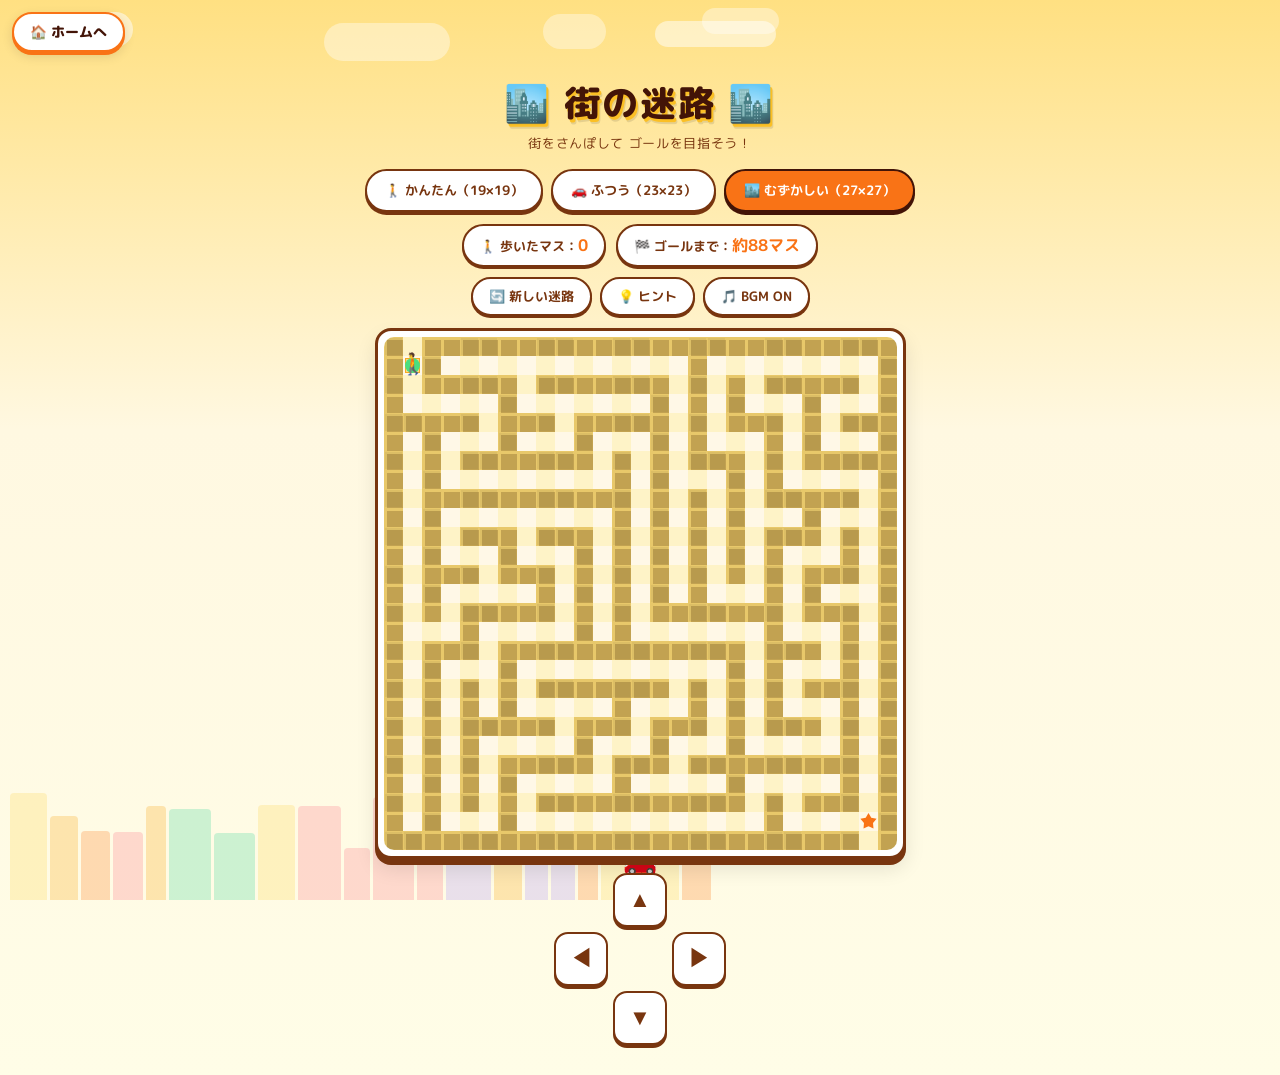
==== city-maze.html @ 2504a0a6 "各ミニゲームに「🏠 ホームへ」ボタンを追加 全7ゲームからトップページ（index.html）に戻る手段がなかったため、 各ページのテーマに合わせたデザインで戻るボタンを追加した。  - 6ページは左" ====
<!DOCTYPE html>
<html lang="ja">
<head>
<meta charset="UTF-8">
<meta name="viewport" content="width=device-width, initial-scale=1.0">
<title>🏙️ 街の迷路 🏙️</title>
<style>
  @import url('https://fonts.googleapis.com/css2?family=Kosugi+Maru&family=M+PLUS+Rounded+1c:wght@400;700;800&display=swap');

  :root {
    --sky: #fff8e7;
    --sky2: #fef0c0;
    --orange: #f97316;
    --orange2: #fb923c;
    --yellow: #fbbf24;
    --yellow2: #fde68a;
    --brown: #78350f;
    --dark: #431407;
    --road: #d6c89a;
    --road2: #e8ddb5;
    --building1: #f59e0b;
    --building2: #fcd34d;
    --building3: #fb7185;
    --building4: #60a5fa;
    --green: #4ade80;
    --trail: rgba(251,191,36,0.45);
    --trail-border: rgba(245,158,11,0.7);
    --wall: #c2a251;
    --wall-top: #e8c86a;
  }

  * { margin: 0; padding: 0; box-sizing: border-box; }

  body {
    background: linear-gradient(180deg, #ffe082 0%, #fff8e1 40%, #fffde7 100%);
    font-family: 'M PLUS Rounded 1c', 'Kosugi Maru', sans-serif;
    min-height: 100vh;
    display: flex;
    flex-direction: column;
    align-items: center;
    overflow-x: hidden;
    position: relative;
    padding-top: 52px;
    padding-bottom: 30px;
  }

  /* 空の雲 */
  .cloud {
    position: fixed;
    top: 0;
    width: 100%;
    height: 80px;
    pointer-events: none;
    z-index: 0;
    overflow: hidden;
  }
  .cloud-shape {
    position: absolute;
    background: rgba(255,255,255,0.7);
    border-radius: 50px;
    animation: floatCloud linear infinite;
  }
  @keyframes floatCloud {
    from { transform: translateX(-200px); }
    to { transform: translateX(110vw); }
  }

  /* 建物の背景装飾 */
  .buildings-bg {
    position: fixed;
    bottom: 0;
    left: 0;
    right: 0;
    height: 120px;
    pointer-events: none;
    z-index: 0;
    display: flex;
    align-items: flex-end;
    gap: 3px;
    padding: 0 10px;
    opacity: 0.25;
  }
  .bld {
    border-radius: 4px 4px 0 0;
    flex-shrink: 0;
  }

  /* ホームへもどるボタン */
  .home-btn {
    position: fixed;
    top: 12px;
    left: 12px;
    z-index: 40;
    display: inline-flex;
    align-items: center;
    gap: 5px;
    padding: 8px 16px;
    border: 2px solid var(--orange);
    border-radius: 30px;
    background: #fff;
    color: var(--dark);
    font-family: 'M PLUS Rounded 1c', sans-serif;
    font-size: 0.85rem;
    font-weight: 800;
    text-decoration: none;
    box-shadow: 0 3px 0 var(--orange), 0 4px 12px rgba(0,0,0,0.12);
  }
  .home-btn:hover { background: var(--yellow2); }
  .home-btn:active { transform: translateY(2px); box-shadow: 0 1px 0 var(--orange); }

  h1 {
    position: relative;
    z-index: 1;
    margin-top: 24px;
    font-size: clamp(24px, 6vw, 36px);
    font-weight: 800;
    color: var(--dark);
    text-shadow: 2px 3px 0 var(--yellow), 3px 5px 0 rgba(0,0,0,0.1);
    letter-spacing: 0.06em;
  }

  .subtitle {
    position: relative;
    z-index: 1;
    margin-top: 4px;
    font-size: 13px;
    color: var(--brown);
    letter-spacing: 0.05em;
  }

  /* レベル選択 */
  .level-select {
    position: relative;
    z-index: 1;
    display: flex;
    flex-wrap: wrap;
    gap: 8px;
    margin: 16px 12px 0;
    justify-content: center;
  }

  .level-btn {
    padding: 10px 18px;
    border-radius: 50px;
    border: 2px solid var(--brown);
    background: white;
    color: var(--brown);
    font-family: 'M PLUS Rounded 1c', sans-serif;
    font-size: 13px;
    font-weight: 700;
    cursor: pointer;
    transition: all 0.2s;
    box-shadow: 0 3px 0 var(--brown);
  }
  .level-btn:hover {
    transform: translateY(-2px);
    box-shadow: 0 5px 0 var(--brown);
    background: var(--yellow2);
  }
  .level-btn:active {
    transform: translateY(1px);
    box-shadow: 0 2px 0 var(--brown);
  }
  .level-btn.active {
    background: var(--orange);
    color: white;
    border-color: var(--dark);
    box-shadow: 0 3px 0 var(--dark);
  }

  /* 情報バー */
  .info-bar {
    position: relative;
    z-index: 1;
    display: flex;
    gap: 10px;
    margin: 12px 12px 0;
    flex-wrap: wrap;
    justify-content: center;
  }

  .info-item {
    background: white;
    border: 2px solid var(--brown);
    border-radius: 50px;
    padding: 8px 16px;
    font-size: 13px;
    font-weight: 700;
    color: var(--brown);
    box-shadow: 0 2px 0 var(--brown);
  }

  .info-item .val {
    color: var(--orange);
    font-size: 16px;
  }

  /* コントロールバー */
  .ctrl-bar {
    position: relative;
    z-index: 1;
    display: flex;
    gap: 8px;
    margin: 10px 12px 0;
    flex-wrap: wrap;
    justify-content: center;
  }

  .ctrl-btn {
    padding: 8px 16px;
    border-radius: 50px;
    border: 2px solid var(--brown);
    background: white;
    color: var(--brown);
    font-family: 'M PLUS Rounded 1c', sans-serif;
    font-size: 13px;
    font-weight: 700;
    cursor: pointer;
    transition: all 0.15s;
    box-shadow: 0 2px 0 var(--brown);
  }
  .ctrl-btn:hover {
    background: var(--yellow2);
    transform: translateY(-1px);
  }
  .ctrl-btn:active {
    transform: translateY(1px);
    box-shadow: 0 1px 0 var(--brown);
  }
  .music-btn.on {
    background: var(--yellow);
    border-color: var(--dark);
    color: var(--dark);
  }

  /* 迷路コンテナ */
  .maze-container {
    position: relative;
    z-index: 1;
    margin: 12px auto 0;
    padding: 6px;
    background: white;
    border: 3px solid var(--brown);
    border-radius: 16px;
    box-shadow: 0 6px 0 var(--brown), 0 10px 20px rgba(0,0,0,0.1);
    max-width: calc(100vw - 24px);
  }

  #maze {
    display: block;
    border-radius: 10px;
  }

  /* 矢印パッド */
  .arrow-pad {
    position: relative;
    z-index: 1;
    display: grid;
    grid-template-columns: repeat(3, 54px);
    gap: 5px;
    margin: 14px auto 0;
  }

  .arrow-btn {
    width: 54px;
    height: 54px;
    border-radius: 14px;
    border: 2px solid var(--brown);
    background: white;
    color: var(--brown);
    font-size: 22px;
    font-weight: 900;
    cursor: pointer;
    transition: all 0.1s;
    display: flex;
    align-items: center;
    justify-content: center;
    box-shadow: 0 3px 0 var(--brown);
    user-select: none;
    -webkit-user-select: none;
    touch-action: manipulation;
  }
  .arrow-btn:hover { background: var(--yellow2); }
  .arrow-btn.pressed, .arrow-btn:active {
    transform: translateY(2px);
    box-shadow: 0 1px 0 var(--brown);
    background: var(--yellow);
  }
  .arrow-btn.empty {
    background: transparent;
    border: none;
    box-shadow: none;
    cursor: default;
    pointer-events: none;
  }

  /* クリア画面 */
  .clear-overlay {
    display: none;
    position: fixed;
    inset: 0;
    background: rgba(255,240,180,0.92);
    z-index: 100;
    align-items: center;
    justify-content: center;
    flex-direction: column;
    gap: 16px;
  }
  .clear-overlay.show { display: flex; }

  .clear-box {
    background: white;
    border: 4px solid var(--brown);
    border-radius: 24px;
    padding: 36px 40px;
    text-align: center;
    box-shadow: 0 8px 0 var(--brown), 0 16px 40px rgba(0,0,0,0.15);
  }

  .clear-title {
    font-size: 2.4rem;
    font-weight: 800;
    color: var(--orange);
    text-shadow: 2px 3px 0 var(--yellow);
    letter-spacing: 0.08em;
  }

  .clear-sub {
    margin-top: 8px;
    font-size: 1rem;
    color: var(--brown);
    font-weight: 700;
  }

  .clear-steps {
    margin-top: 12px;
    font-size: 1.4rem;
    font-weight: 800;
    color: var(--dark);
  }

  .clear-btn {
    margin-top: 18px;
    padding: 14px 36px;
    border: 3px solid var(--brown);
    border-radius: 50px;
    background: var(--orange);
    color: white;
    font-family: 'M PLUS Rounded 1c', sans-serif;
    font-size: 1.1rem;
    font-weight: 800;
    cursor: pointer;
    transition: all 0.2s;
    letter-spacing: 0.08em;
    box-shadow: 0 4px 0 var(--brown);
  }
  .clear-btn:hover {
    background: var(--yellow);
    color: var(--dark);
    transform: translateY(-2px);
    box-shadow: 0 6px 0 var(--brown);
  }

  .person-emoji {
    font-size: 3rem;
    animation: walk 0.5s steps(2) infinite;
    display: inline-block;
  }
  @keyframes walk {
    from { transform: scaleX(1); }
    to { transform: scaleX(-1); }
  }

  /* 街のアニメーション */
  @keyframes carMove {
    from { transform: translateX(-60px); }
    to { transform: translateX(110vw); }
  }
  .car {
    position: fixed;
    bottom: 14px;
    font-size: 22px;
    animation: carMove linear infinite;
    pointer-events: none;
    z-index: 0;
  }
</style>
</head>
<body>

<a class="home-btn" href="index.html">🏠 ホームへ</a>

<!-- 雲 -->
<div class="cloud" id="cloudLayer"></div>

<!-- 背景建物 -->
<div class="buildings-bg" id="buildingsBg"></div>

<!-- クリア画面 -->
<div class="clear-overlay" id="clearOverlay">
  <div class="clear-box">
    <div class="person-emoji">🚶</div>
    <div class="clear-title">🎉 ゴール！</div>
    <div class="clear-sub">無事に街を歩き抜けたよ！</div>
    <div class="clear-steps" id="clearSteps"></div>
    <button class="clear-btn" onclick="document.getElementById('clearOverlay').classList.remove('show'); newMaze();">もう一度あそぶ</button>
  </div>
</div>

<h1>🏙️ 街の迷路 🏙️</h1>
<p class="subtitle">街をさんぽして ゴールを目指そう！</p>

<div class="level-select">
  <button class="level-btn" data-size="19" onclick="setLevel(this,19)">🚶 かんたん（19×19）</button>
  <button class="level-btn" data-size="23" onclick="setLevel(this,23)">🚗 ふつう（23×23）</button>
  <button class="level-btn active" data-size="27" onclick="setLevel(this,27)">🏙️ むずかしい（27×27）</button>
</div>

<div class="info-bar">
  <div class="info-item">🚶 歩いたマス：<span class="val" id="stepCount">0</span></div>
  <div class="info-item">🏁 ゴールまで：<span class="val" id="remainInfo">-</span></div>
</div>

<div class="ctrl-bar">
  <button class="ctrl-btn" onclick="newMaze()">🔄 新しい迷路</button>
  <button class="ctrl-btn" onclick="toggleHint()">💡 ヒント</button>
  <button class="ctrl-btn music-btn" id="musicBtn" onclick="toggleMusic()">🎵 BGM ON</button>
</div>

<div class="maze-container">
  <canvas id="maze"></canvas>
</div>

<div class="arrow-pad">
  <div class="arrow-btn empty"></div>
  <button class="arrow-btn" id="btnUp"    >▲</button>
  <div class="arrow-btn empty"></div>
  <button class="arrow-btn" id="btnLeft"  >◀</button>
  <div class="arrow-btn empty"></div>
  <button class="arrow-btn" id="btnRight" >▶</button>
  <div class="arrow-btn empty"></div>
  <button class="arrow-btn" id="btnDown"  >▼</button>
  <div class="arrow-btn empty"></div>
</div>

<script>
// ======== 設定 ========
let GRID = 27; // デフォルト むずかしい
let CELL = 18; // セルサイズ(px) ← 動的に計算
let showHint = false;

function calcCell() {
  // 画面幅からパディング・ボーダー分を引いて、グリッド数で割る
  const maxW = Math.min(window.innerWidth - 28, 520); // 左右余白 14px×2 + border 6px
  CELL = Math.floor(maxW / GRID);
  if (CELL < 10) CELL = 10;
  if (CELL > 22) CELL = 22;
}
let musicOn = false;
let audioCtx = null;
let musicNodes = [];
let maze = [], visited = [], solution = [];
let px = 1, py = 1;
let steps = 0;

// ======== キャンバス ========
const canvas = document.getElementById('maze');
const ctx = canvas.getContext('2d');

// ======== 迷路生成（再帰バックトラック） ========
function generateMaze(size) {
  const g = size;
  const grid = Array.from({length: g}, () => Array(g).fill(1)); // 1=壁

  function carve(x, y) {
    grid[y][x] = 0;
    const dirs = [[0,-2],[0,2],[-2,0],[2,0]].sort(() => Math.random()-0.5);
    for (const [dx, dy] of dirs) {
      const nx = x+dx, ny = y+dy;
      if (nx>0 && ny>0 && nx<g-1 && ny<g-1 && grid[ny][nx]===1) {
        grid[y+dy/2][x+dx/2] = 0;
        carve(nx, ny);
      }
    }
  }
  carve(1, 1);
  grid[0][1] = 0; // スタート穴
  grid[g-1][g-2] = 0; // ゴール穴
  return grid;
}

// ======== 最短経路（BFS） ========
function bfs(grid, startX, startY, endX, endY) {
  const g = grid.length;
  const dist = Array.from({length: g}, () => Array(g).fill(-1));
  const prev = Array.from({length: g}, () => Array(g).fill(null));
  dist[startY][startX] = 0;
  const queue = [[startX, startY]];
  while (queue.length) {
    const [x, y] = queue.shift();
    if (x===endX && y===endY) break;
    for (const [dx, dy] of [[0,1],[0,-1],[1,0],[-1,0]]) {
      const nx=x+dx, ny=y+dy;
      if (nx>=0&&ny>=0&&nx<g&&ny<g&&grid[ny][nx]===0&&dist[ny][nx]===-1) {
        dist[ny][nx] = dist[y][x]+1;
        prev[ny][nx] = [x,y];
        queue.push([nx, ny]);
      }
    }
  }
  const path = [];
  let cur = [endX, endY];
  while (cur) {
    path.unshift(cur);
    const [cx, cy] = cur;
    cur = prev[cy][cx];
  }
  return path;
}

// ======== 描画 ========
const COLORS = {
  floor: '#fff8e7',
  floorAlt: '#fef3c7',
  wall: '#c2a251',
  wallTop: '#e8c86a',
  trail: 'rgba(251,191,36,0.5)',
  trailBorder: 'rgba(245,158,11,0.8)',
  hint: 'rgba(253,120,60,0.22)',
  start: '#4ade80',
  goal: '#f97316',
};

function draw() {
  const g = maze.length;
  canvas.width = g * CELL;
  canvas.height = g * CELL;

  ctx.clearRect(0,0,canvas.width,canvas.height);

  for (let y=0; y<g; y++) {
    for (let x=0; x<g; x++) {
      const cx = x*CELL, cy = y*CELL;
      if (maze[y][x]===1) {
        // 壁
        ctx.fillStyle = COLORS.wall;
        ctx.fillRect(cx, cy, CELL, CELL);
        // 壁の上面ハイライト
        ctx.fillStyle = COLORS.wallTop;
        ctx.fillRect(cx, cy, CELL, 3);
        ctx.fillRect(cx, cy, 3, CELL);
        // レンガ風テクスチャ
        if ((Math.floor(y/1)+Math.floor(x/2))%2===0) {
          ctx.fillStyle = 'rgba(0,0,0,0.05)';
          ctx.fillRect(cx+1, cy+1, CELL-2, CELL-2);
        }
      } else {
        // 道
        ctx.fillStyle = (x+y)%2===0 ? COLORS.floor : COLORS.floorAlt;
        ctx.fillRect(cx, cy, CELL, CELL);

        // ヒント
        if (showHint) {
          const inSol = solution.some(([sx,sy])=>sx===x&&sy===y);
          if (inSol) {
            ctx.fillStyle = COLORS.hint;
            ctx.fillRect(cx+1, cy+1, CELL-2, CELL-2);
          }
        }

        // 通った道
        if (visited[y] && visited[y][x]) {
          ctx.fillStyle = COLORS.trail;
          ctx.fillRect(cx+2, cy+2, CELL-4, CELL-4);
          ctx.strokeStyle = COLORS.trailBorder;
          ctx.lineWidth = 1;
          ctx.strokeRect(cx+2.5, cy+2.5, CELL-5, CELL-5);
        }
      }
    }
  }

  // スタートマーク（🏠ふうの緑）
  ctx.fillStyle = COLORS.start;
  ctx.beginPath();
  ctx.arc(1*CELL+CELL/2, 1*CELL+CELL/2, CELL/2-2, 0, Math.PI*2);
  ctx.fill();

  // ゴールマーク（オレンジの星）
  const gx = (g-2)*CELL+CELL/2, gy = (g-2)*CELL+CELL/2;
  drawStar(ctx, gx, gy, 5, CELL/2-1, CELL/4, COLORS.goal);

  // 足跡
  drawFootprints();

  // プレイヤー（人）
  ctx.font = `${CELL+2}px serif`;
  ctx.textAlign = 'center';
  ctx.textBaseline = 'middle';
  ctx.fillText('🚶', px*CELL+CELL/2, py*CELL+CELL/2);
}

function drawStar(ctx, cx, cy, spikes, outerR, innerR, color) {
  ctx.fillStyle = color;
  ctx.beginPath();
  for (let i=0; i<spikes*2; i++) {
    const r = i%2===0 ? outerR : innerR;
    const angle = (i*Math.PI/spikes) - Math.PI/2;
    const x = cx + Math.cos(angle)*r;
    const y = cy + Math.sin(angle)*r;
    i===0 ? ctx.moveTo(x,y) : ctx.lineTo(x,y);
  }
  ctx.closePath();
  ctx.fill();
}

function drawFootprints() {
  if (!visited) return;
  // 足跡は既にvisitedで描画済み
}

// ======== ゴールまでの距離 ========
function updateRemain() {
  const g = maze.length;
  const endX = g-2, endY = g-2;
  const path = bfs(maze, px, py, endX, endY);
  document.getElementById('remainInfo').textContent =
    path.length > 1 ? `約${path.length-1}マス` : 'ゴール！';
}

// ======== 移動 ========
function move(dx, dy) {
  const nx = px+dx, ny = py+dy;
  const g = maze.length;
  if (nx<0||ny<0||nx>=g||ny>=g) return;
  if (maze[ny][nx]===1) return;
  px = nx; py = ny;
  if (!visited[py]) visited[py] = {};
  visited[py][px] = true;
  steps++;
  document.getElementById('stepCount').textContent = steps;
  updateRemain();
  draw();

  // ゴール判定
  if (px===g-2 && py===g-2) {
    setTimeout(() => {
      document.getElementById('clearSteps').textContent = `歩いたマス: ${steps}マス`;
      document.getElementById('clearOverlay').classList.add('show');
      if (musicOn) playClearSound();
    }, 200);
  }
}

// ======== キーボード ========
document.addEventListener('keydown', e => {
  if (e.key==='ArrowUp'||e.key==='w'||e.key==='k') { e.preventDefault(); move(0,-1); }
  if (e.key==='ArrowDown'||e.key==='s'||e.key==='j') { e.preventDefault(); move(0,1); }
  if (e.key==='ArrowLeft'||e.key==='a'||e.key==='h') { e.preventDefault(); move(-1,0); }
  if (e.key==='ArrowRight'||e.key==='d'||e.key==='l') { e.preventDefault(); move(1,0); }
});

// ======== タッチスワイプ ========
let touchStartX=0, touchStartY=0;
canvas.addEventListener('touchstart', e=>{
  touchStartX = e.touches[0].clientX;
  touchStartY = e.touches[0].clientY;
}, {passive:true});
canvas.addEventListener('touchend', e=>{
  const dx = e.changedTouches[0].clientX - touchStartX;
  const dy = e.changedTouches[0].clientY - touchStartY;
  if (Math.abs(dx)>Math.abs(dy)) move(dx>0?1:-1, 0);
  else move(0, dy>0?1:-1);
}, {passive:true});

// ======== 矢印ボタン ========
['btnUp','btnDown','btnLeft','btnRight'].forEach(id=>{
  const el = document.getElementById(id);
  el.addEventListener('click', ()=>{
    if (id==='btnUp') move(0,-1);
    if (id==='btnDown') move(0,1);
    if (id==='btnLeft') move(-1,0);
    if (id==='btnRight') move(1,0);
  });
  el.addEventListener('touchstart', e=>{
    e.preventDefault();
    el.classList.add('pressed');
    if (id==='btnUp') move(0,-1);
    if (id==='btnDown') move(0,1);
    if (id==='btnLeft') move(-1,0);
    if (id==='btnRight') move(1,0);
    setTimeout(()=>el.classList.remove('pressed'),150);
  }, {passive:false});
});

// ======== レベル設定 ========
function setLevel(btn, size) {
  document.querySelectorAll('.level-btn').forEach(b=>b.classList.remove('active'));
  btn.classList.add('active');
  GRID = size;
  calcCell();
  newMaze();
}

// ======== 新しい迷路 ========
function newMaze() {
  document.getElementById('clearOverlay').classList.remove('show');
  calcCell();
  maze = generateMaze(GRID);
  visited = Array.from({length:GRID}, ()=>({}));
  px = 1; py = 1;
  steps = 0;
  document.getElementById('stepCount').textContent = '0';
  solution = bfs(maze, 1, 1, GRID-2, GRID-2);
  visited[1][1] = true;
  updateRemain();
  draw();
}

// 画面回転・リサイズ対応
window.addEventListener('resize', () => { calcCell(); draw(); });

// ======== ヒント ========
function toggleHint() {
  showHint = !showHint;
  draw();
}

// ======== BGM (Web Audio API) ========
function initAudio() {
  if (audioCtx) return;
  audioCtx = new (window.AudioContext || window.webkitAudioContext)();
}

// 街のBGM：明るいポップな雰囲気（ド・ミ・ソ・シ♭系）
function startMusic() {
  initAudio();
  stopMusic();

  const master = audioCtx.createGain();
  master.gain.setValueAtTime(0.18, audioCtx.currentTime);
  master.connect(audioCtx.destination);
  musicNodes.push(master);

  // 音階：明るいCメジャー系
  const melody = [
    [523.25, 0.6], // C5
    [659.25, 0.6], // E5
    [783.99, 0.6], // G5
    [659.25, 0.6], // E5
    [587.33, 0.6], // D5
    [523.25, 0.6], // C5
    [659.25, 0.6], // E5
    [783.99, 1.2], // G5 (長め)
    [880.00, 0.6], // A5
    [783.99, 0.6], // G5
    [698.46, 0.6], // F5
    [659.25, 0.6], // E5
    [587.33, 0.6], // D5
    [523.25, 1.2], // C5 (長め)
  ];

  const totalLen = melody.reduce((a,[,d])=>a+d,0);

  function playMelody() {
    let t = audioCtx.currentTime + 0.05;
    for (const [freq, dur] of melody) {
      const osc = audioCtx.createOscillator();
      const g = audioCtx.createGain();
      osc.type = 'triangle';
      osc.frequency.setValueAtTime(freq, t);
      g.gain.setValueAtTime(0, t);
      g.gain.linearRampToValueAtTime(0.7, t+0.04);
      g.gain.setValueAtTime(0.7, t+dur-0.08);
      g.gain.linearRampToValueAtTime(0, t+dur);
      osc.connect(g);
      g.connect(master);
      osc.start(t);
      osc.stop(t+dur);
      musicNodes.push(osc);
      t += dur;
    }
  }
  playMelody();
  const melodyInterval = setInterval(playMelody, totalLen * 1000);
  musicNodes.push({ stop: ()=>clearInterval(melodyInterval) });

  // コード伴奏（ド・ソ）
  const chords = [
    [261.63, 392.00, 1.2], // C4, G4
    [293.66, 440.00, 1.2], // D4, A4
    [261.63, 392.00, 1.2], // C4, G4
    [246.94, 369.99, 1.2], // B3, F#4
  ];

  function playChords() {
    let t = audioCtx.currentTime + 0.05;
    for (const [f1, f2, dur] of chords) {
      for (const freq of [f1, f2]) {
        const osc = audioCtx.createOscillator();
        const g = audioCtx.createGain();
        osc.type = 'sine';
        osc.frequency.setValueAtTime(freq, t);
        g.gain.setValueAtTime(0.3, t);
        g.gain.linearRampToValueAtTime(0, t+dur);
        osc.connect(g);
        g.connect(master);
        osc.start(t);
        osc.stop(t+dur);
        musicNodes.push(osc);
      }
      t += dur;
    }
  }
  const chordLen = chords.reduce((a,[,,d])=>a+d,0);
  playChords();
  const chordInterval = setInterval(playChords, chordLen * 1000);
  musicNodes.push({ stop: ()=>clearInterval(chordInterval) });

  // ピコピコリズム音
  function playRhythm() {
    const now = audioCtx.currentTime;
    const beats = [0, 0.4, 0.8, 1.2];
    for (const b of beats) {
      const osc = audioCtx.createOscillator();
      const g = audioCtx.createGain();
      osc.type = 'square';
      osc.frequency.setValueAtTime(b%0.8===0 ? 180 : 120, now+b);
      g.gain.setValueAtTime(0.08, now+b);
      g.gain.linearRampToValueAtTime(0, now+b+0.15);
      osc.connect(g);
      g.connect(master);
      osc.start(now+b);
      osc.stop(now+b+0.2);
      musicNodes.push(osc);
    }
  }
  playRhythm();
  const rhythmInterval = setInterval(playRhythm, 1600);
  musicNodes.push({ stop: ()=>clearInterval(rhythmInterval) });
}

function stopMusic() {
  musicNodes.forEach(n => {
    try { if (n.stop) n.stop(); } catch(e) {}
  });
  musicNodes = [];
}

function toggleMusic() {
  musicOn = !musicOn;
  const btn = document.getElementById('musicBtn');
  if (musicOn) {
    btn.textContent = '🎵 BGM OFF';
    btn.classList.add('on');
    startMusic();
  } else {
    btn.textContent = '🎵 BGM ON';
    btn.classList.remove('on');
    stopMusic();
  }
}

function playClearSound() {
  if (!audioCtx) return;
  stopMusic();
  const master = audioCtx.createGain();
  master.gain.setValueAtTime(0.3, audioCtx.currentTime);
  master.connect(audioCtx.destination);
  const fanfare = [523.25,659.25,783.99,1046.50];
  let t = audioCtx.currentTime;
  for (const f of fanfare) {
    const osc = audioCtx.createOscillator();
    const g = audioCtx.createGain();
    osc.type = 'triangle';
    osc.frequency.setValueAtTime(f, t);
    g.gain.setValueAtTime(0.5, t);
    g.gain.linearRampToValueAtTime(0, t+0.35);
    osc.connect(g);
    g.connect(master);
    osc.start(t);
    osc.stop(t+0.4);
    t += 0.25;
  }
}

// ======== 雲の生成 ========
function createClouds() {
  const layer = document.getElementById('cloudLayer');
  for (let i=0; i<5; i++) {
    const c = document.createElement('div');
    c.className = 'cloud-shape';
    const w = 60 + Math.random()*80;
    const h = 20 + Math.random()*20;
    c.style.cssText = `
      width:${w}px;height:${h}px;
      top:${5+Math.random()*40}px;
      left:${Math.random()*100}%;
      animation-duration:${20+Math.random()*20}s;
      animation-delay:${-Math.random()*20}s;
      opacity:${0.5+Math.random()*0.4};
    `;
    layer.appendChild(c);
  }
}

// ======== 建物の背景 ========
function createBuildings() {
  const bg = document.getElementById('buildingsBg');
  const cols = ['#f59e0b','#fcd34d','#fb7185','#60a5fa','#a78bfa','#34d399','#f97316'];
  for (let i=0; i<20; i++) {
    const b = document.createElement('div');
    b.className = 'bld';
    const h = 40 + Math.random()*70;
    const w = 20 + Math.random()*30;
    b.style.cssText = `
      width:${w}px;height:${h}px;
      background:${cols[Math.floor(Math.random()*cols.length)]};
    `;
    bg.appendChild(b);
  }
}

// ======== 車 ========
function createCars() {
  const cars = ['🚗','🚕','🚙','🚌','🛻'];
  for (let i=0; i<3; i++) {
    const c = document.createElement('div');
    c.className = 'car';
    c.textContent = cars[Math.floor(Math.random()*cars.length)];
    const dur = 12 + Math.random()*20;
    c.style.cssText = `
      font-size:${18+Math.random()*10}px;
      bottom:${8+Math.random()*20}px;
      animation-duration:${dur}s;
      animation-delay:${-Math.random()*dur}s;
    `;
    document.body.appendChild(c);
  }
}

// ======== 初期化 ========
createClouds();
createBuildings();
createCars();
newMaze();
</script>
</body>
</html>
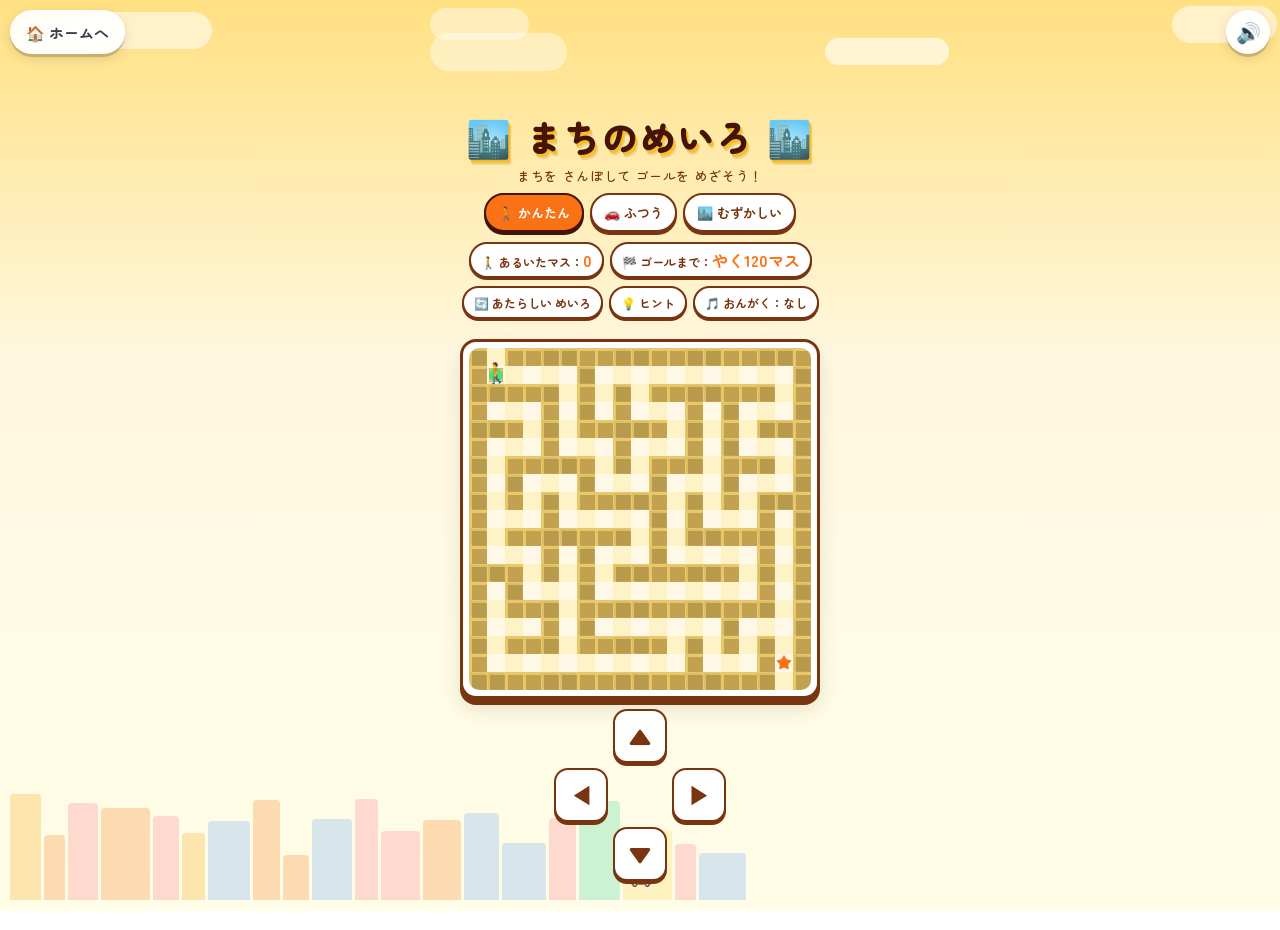
==== commit f5f6fed6: "アプリ化に向けて全ゲームの外まわりをそろえる - 共通部品 common/asobi.css・asobi.js：ホームへ・おとボタンを同じ形と場所に、音を一括でオンオフ - 字体を Zen Maru " ====
--- a/city-maze.html
+++ b/city-maze.html
@@ -2,10 +2,11 @@
 <html lang="ja">
 <head>
 <meta charset="UTF-8">
-<meta name="viewport" content="width=device-width, initial-scale=1.0">
-<title>🏙️ 街の迷路 🏙️</title>
+<meta name="viewport" content="width=device-width, initial-scale=1, maximum-scale=1, user-scalable=no, viewport-fit=cover">
+<title>まちのめいろ｜あそびのせかい</title>
+<link rel="stylesheet" href="common/asobi.css">
+<script src="common/asobi.js"></script>
 <style>
-  @import url('https://fonts.googleapis.com/css2?family=Kosugi+Maru&family=M+PLUS+Rounded+1c:wght@400;700;800&display=swap');
 
   :root {
     --sky: #fff8e7;
@@ -85,28 +86,6 @@
     flex-shrink: 0;
   }
 
-  /* ホームへもどるボタン */
-  .home-btn {
-    position: fixed;
-    top: 12px;
-    left: 12px;
-    z-index: 40;
-    display: inline-flex;
-    align-items: center;
-    gap: 5px;
-    padding: 8px 16px;
-    border: 2px solid var(--orange);
-    border-radius: 30px;
-    background: #fff;
-    color: var(--dark);
-    font-family: 'M PLUS Rounded 1c', sans-serif;
-    font-size: 0.85rem;
-    font-weight: 800;
-    text-decoration: none;
-    box-shadow: 0 3px 0 var(--orange), 0 4px 12px rgba(0,0,0,0.12);
-  }
-  .home-btn:hover { background: var(--yellow2); }
-  .home-btn:active { transform: translateY(2px); box-shadow: 0 1px 0 var(--orange); }
 
   h1 {
     position: relative;
@@ -384,11 +363,20 @@
     pointer-events: none;
     z-index: 0;
   }
+
+  /* スマホ1画面に めいろと やじるしが おさまるように、上のボタンを小さく1列ずつにする */
+  h1 { margin-top: 58px; }
+  .level-select { flex-wrap: nowrap; gap: 6px; margin: 8px 0 6px; }
+  .level-btn { padding: 8px 12px; font-size: 13px; }
+  .info-bar { gap: 6px; margin: 4px 0; flex-wrap: nowrap; }
+  .info-item { padding: 4px 10px; font-size: 12px; }
+  .ctrl-bar { gap: 6px; margin: 4px 0 8px; flex-wrap: nowrap; }
+  .ctrl-btn { padding: 6px 10px; font-size: 12px; }
+  .arrow-pad { margin-top: 10px; }
 </style>
 </head>
-<body>
-
-<a class="home-btn" href="index.html">🏠 ホームへ</a>
+<body data-asobi="game">
+
 
 <!-- 雲 -->
 <div class="cloud" id="cloudLayer"></div>
@@ -401,30 +389,30 @@
   <div class="clear-box">
     <div class="person-emoji">🚶</div>
     <div class="clear-title">🎉 ゴール！</div>
-    <div class="clear-sub">無事に街を歩き抜けたよ！</div>
+    <div class="clear-sub">ぶじに まちを あるききったよ！</div>
     <div class="clear-steps" id="clearSteps"></div>
-    <button class="clear-btn" onclick="document.getElementById('clearOverlay').classList.remove('show'); newMaze();">もう一度あそぶ</button>
+    <button class="clear-btn" onclick="document.getElementById('clearOverlay').classList.remove('show'); newMaze();">もういちど あそぶ</button>
   </div>
 </div>
 
-<h1>🏙️ 街の迷路 🏙️</h1>
-<p class="subtitle">街をさんぽして ゴールを目指そう！</p>
+<h1>🏙️ まちのめいろ 🏙️</h1>
+<p class="subtitle">まちを さんぽして ゴールを めざそう！</p>
 
 <div class="level-select">
-  <button class="level-btn" data-size="19" onclick="setLevel(this,19)">🚶 かんたん（19×19）</button>
-  <button class="level-btn" data-size="23" onclick="setLevel(this,23)">🚗 ふつう（23×23）</button>
-  <button class="level-btn active" data-size="27" onclick="setLevel(this,27)">🏙️ むずかしい（27×27）</button>
+  <button class="level-btn active" data-size="19" onclick="setLevel(this,19)">🚶 かんたん</button>
+  <button class="level-btn" data-size="23" onclick="setLevel(this,23)">🚗 ふつう</button>
+  <button class="level-btn" data-size="27" onclick="setLevel(this,27)">🏙️ むずかしい</button>
 </div>
 
 <div class="info-bar">
-  <div class="info-item">🚶 歩いたマス：<span class="val" id="stepCount">0</span></div>
+  <div class="info-item">🚶 あるいたマス：<span class="val" id="stepCount">0</span></div>
   <div class="info-item">🏁 ゴールまで：<span class="val" id="remainInfo">-</span></div>
 </div>
 
 <div class="ctrl-bar">
-  <button class="ctrl-btn" onclick="newMaze()">🔄 新しい迷路</button>
+  <button class="ctrl-btn" onclick="newMaze()">🔄 あたらしい めいろ</button>
   <button class="ctrl-btn" onclick="toggleHint()">💡 ヒント</button>
-  <button class="ctrl-btn music-btn" id="musicBtn" onclick="toggleMusic()">🎵 BGM ON</button>
+  <button class="ctrl-btn music-btn" id="musicBtn" onclick="toggleMusic()">🎵 おんがく：なし</button>
 </div>
 
 <div class="maze-container">
@@ -445,14 +433,16 @@
 
 <script>
 // ======== 設定 ========
-let GRID = 27; // デフォルト むずかしい
+let GRID = 19; // さいしょは かんたん
 let CELL = 18; // セルサイズ(px) ← 動的に計算
 let showHint = false;
 
 function calcCell() {
   // 画面幅からパディング・ボーダー分を引いて、グリッド数で割る
   const maxW = Math.min(window.innerWidth - 28, 520); // 左右余白 14px×2 + border 6px
-  CELL = Math.floor(maxW / GRID);
+  // 高さも見る：めいろの下に やじるし（約200px）が はいるように
+  const maxH = window.innerHeight - canvas.getBoundingClientRect().top - window.scrollY - 200;
+  CELL = Math.floor(Math.min(maxW, Math.max(maxH, 200)) / GRID);
   if (CELL < 10) CELL = 10;
   if (CELL > 22) CELL = 22;
 }
@@ -625,7 +615,7 @@
   const endX = g-2, endY = g-2;
   const path = bfs(maze, px, py, endX, endY);
   document.getElementById('remainInfo').textContent =
-    path.length > 1 ? `約${path.length-1}マス` : 'ゴール！';
+    path.length > 1 ? `やく${path.length-1}マス` : 'ゴール！';
 }
 
 // ======== 移動 ========
@@ -645,9 +635,9 @@
   // ゴール判定
   if (px===g-2 && py===g-2) {
     setTimeout(() => {
-      document.getElementById('clearSteps').textContent = `歩いたマス: ${steps}マス`;
+      document.getElementById('clearSteps').textContent = `あるいたマス: ${steps}マス`;
       document.getElementById('clearOverlay').classList.add('show');
-      if (musicOn) playClearSound();
+      initAudio(); playClearSound();
     }, 200);
   }
 }
@@ -851,11 +841,11 @@
   musicOn = !musicOn;
   const btn = document.getElementById('musicBtn');
   if (musicOn) {
-    btn.textContent = '🎵 BGM OFF';
+    btn.textContent = '🎵 おんがく：あり';
     btn.classList.add('on');
     startMusic();
   } else {
-    btn.textContent = '🎵 BGM ON';
+    btn.textContent = '🎵 おんがく：なし';
     btn.classList.remove('on');
     stopMusic();
   }
--- a/common/asobi.css
+++ b/common/asobi.css
@@ -0,0 +1,43 @@
+/* あそびのせかい 共通の見た目（全ページで、各ページの <style> より前に読み込む） */
+
+/* 字体：Zen Maru Gothic を、使う文字だけにしぼって同梱（tools/make_fonts.py で作る）。ネットがなくても同じ字体 */
+@font-face { font-family: 'AsobiMaru'; src: url('../fonts/asobi-maru-500.woff2') format('woff2'); font-weight: 100 599; font-display: swap; }
+@font-face { font-family: 'AsobiMaru'; src: url('../fonts/asobi-maru-700.woff2') format('woff2'); font-weight: 600 799; font-display: swap; }
+@font-face { font-family: 'AsobiMaru'; src: url('../fonts/asobi-maru-900.woff2') format('woff2'); font-weight: 800 1000; font-display: swap; }
+
+:root { --asobi-font: 'AsobiMaru', 'Hiragino Maru Gothic ProN', 'Hiragino Sans', sans-serif; }
+
+/* ゲームごとにばらばらだった字体を、ここで1つにそろえる */
+body, body * { font-family: var(--asobi-font) !important; }
+
+/* 子ども向けのさわり心地：ダブルタップで拡大しない・長押しで文字を選ばない・タップの灰色を出さない */
+html { -webkit-text-size-adjust: 100%; }
+body {
+  -webkit-tap-highlight-color: transparent;
+  -webkit-user-select: none; user-select: none;
+  -webkit-touch-callout: none;
+  touch-action: manipulation;
+  overscroll-behavior: none;
+}
+input, textarea { -webkit-user-select: text; user-select: text; }
+
+/* 左上「ホームへ」・右上「おと」：どのゲームでも同じ形・同じ場所 */
+.asobi-btn {
+  position: fixed;
+  top: calc(10px + env(safe-area-inset-top));
+  z-index: 1000;
+  display: inline-flex; align-items: center; justify-content: center; gap: 4px;
+  min-height: 44px; padding: 0 16px;
+  border: none; border-radius: 999px;
+  background: rgba(255, 255, 255, 0.94);
+  color: #3d3a4b;
+  font-size: 15px; font-weight: 700; line-height: 1;
+  text-decoration: none; white-space: nowrap;
+  box-shadow: 0 3px 0 rgba(0, 0, 0, 0.16), 0 4px 12px rgba(0, 0, 0, 0.12);
+  cursor: pointer;
+}
+.asobi-btn:active { transform: translateY(2px); box-shadow: 0 1px 0 rgba(0, 0, 0, 0.16); }
+.asobi-home  { left:  calc(10px + env(safe-area-inset-left)); }
+.asobi-sound { right: calc(10px + env(safe-area-inset-right)); width: 44px; padding: 0; font-size: 20px; }
+.asobi-sound.off { background: rgba(255, 255, 255, 0.7); }
+.asobi-btn.in-slot { position: static; flex: none; }
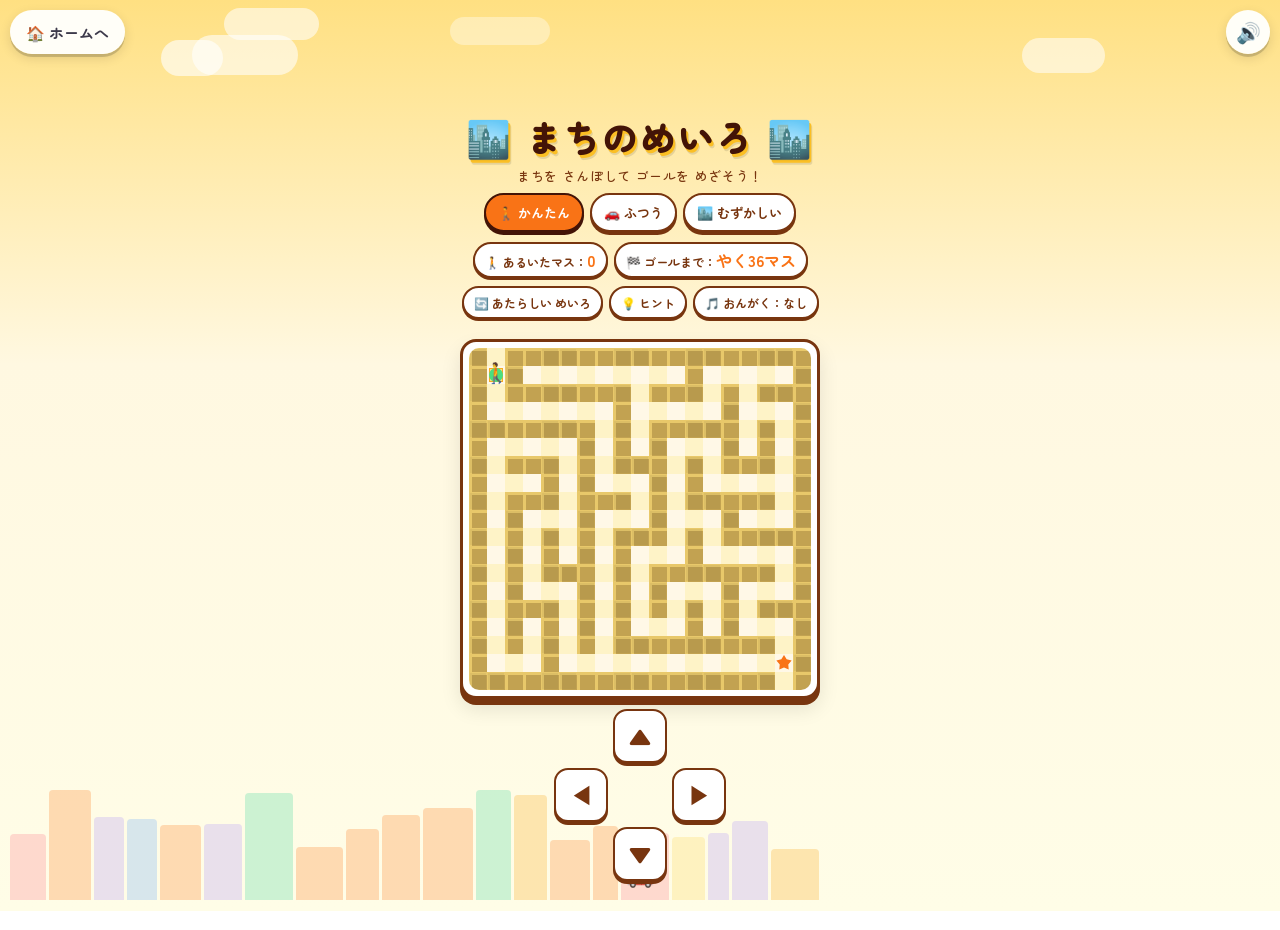
==== commit 577880e1: "まちのめいろ：下を走る車が後ろ向きだったので、走る向きに反転 Co-Authored-By: Claude Opus 5.5 <noreply@anthropic.com>" ====
--- a/city-maze.html
+++ b/city-maze.html
@@ -351,9 +351,10 @@
   }
 
   /* 街のアニメーション */
+  /* 車の絵文字は左向きなので、左右反転（scaleX(-1)）して右へ走らせる */
   @keyframes carMove {
-    from { transform: translateX(-60px); }
-    to { transform: translateX(110vw); }
+    from { transform: translateX(-60px) scaleX(-1); }
+    to { transform: translateX(110vw) scaleX(-1); }
   }
   .car {
     position: fixed;
--- a/common/asobi.css
+++ b/common/asobi.css
@@ -41,3 +41,7 @@
 .asobi-sound { right: calc(10px + env(safe-area-inset-right)); width: 44px; padding: 0; font-size: 20px; }
 .asobi-sound.off { background: rgba(255, 255, 255, 0.7); }
 .asobi-btn.in-slot { position: static; flex: none; }
+
+/* アプリ（iPhone）では画面のいちばん上（時計・電池の帯）の下までゲームの背景を広げ、中身は帯の下から始める。
+   ブラウザでは env() が 0 なので何も変わらない */
+html { padding-top: env(safe-area-inset-top); padding-bottom: env(safe-area-inset-bottom); }
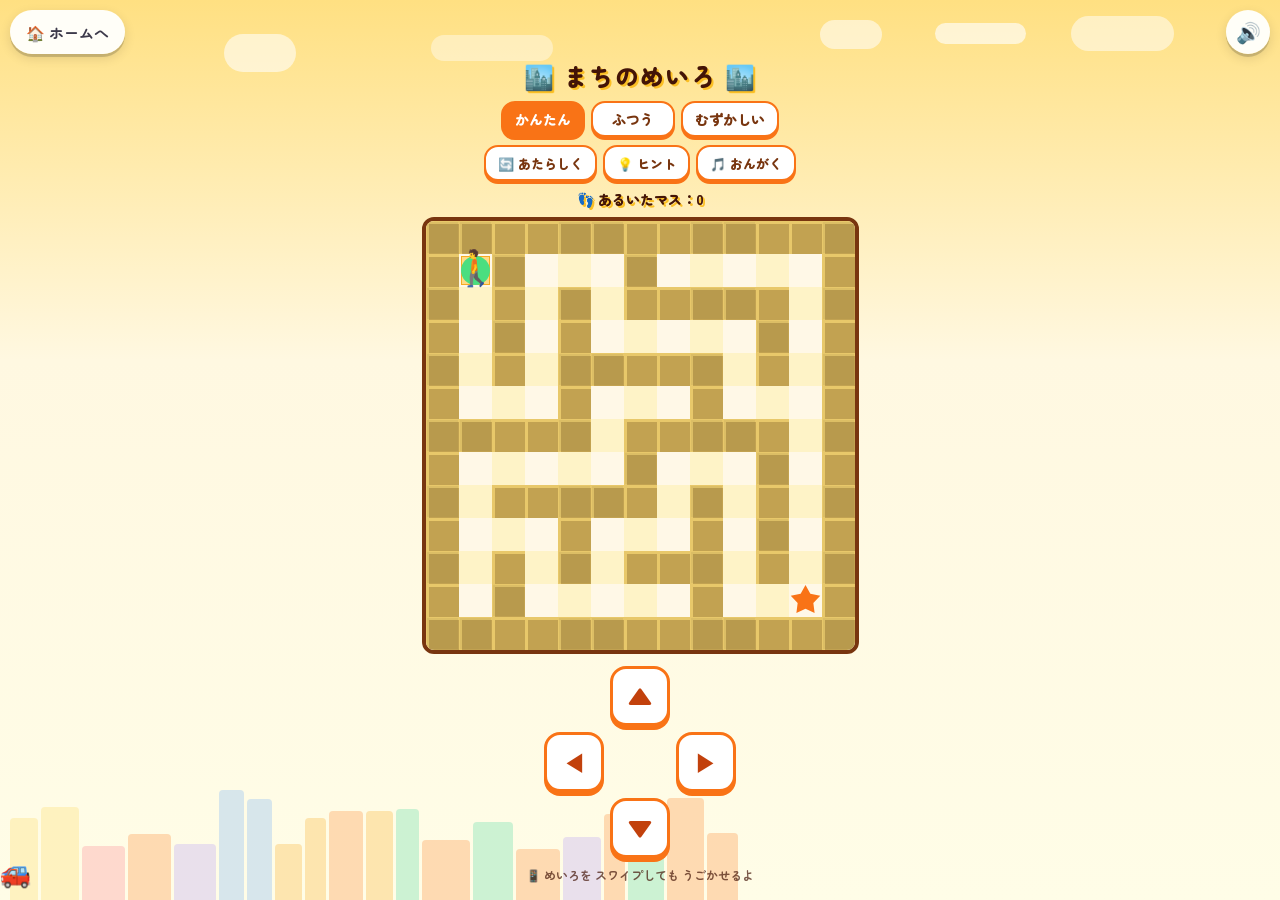
==== commit fcf5bfe1: "めいろ4つの骨組みを共通にする（common/maze.js・maze.css） - 並び：タイトル→むずかしさ→あたらしく・ヒント・おんがく→あるいたマス→めいろ→やじるし - むずかしさは どれも" ====
--- a/city-maze.html
+++ b/city-maze.html
@@ -5,936 +5,270 @@
 <meta name="viewport" content="width=device-width, initial-scale=1, maximum-scale=1, user-scalable=no, viewport-fit=cover">
 <title>まちのめいろ｜あそびのせかい</title>
 <link rel="stylesheet" href="common/asobi.css">
+<link rel="stylesheet" href="common/maze.css">
 <script src="common/asobi.js"></script>
+<script src="common/maze.js"></script>
 <style>
-
   :root {
-    --sky: #fff8e7;
-    --sky2: #fef0c0;
-    --orange: #f97316;
-    --orange2: #fb923c;
-    --yellow: #fbbf24;
-    --yellow2: #fde68a;
-    --brown: #78350f;
-    --dark: #431407;
-    --road: #d6c89a;
-    --road2: #e8ddb5;
-    --building1: #f59e0b;
-    --building2: #fcd34d;
-    --building3: #fb7185;
-    --building4: #60a5fa;
-    --green: #4ade80;
-    --trail: rgba(251,191,36,0.45);
-    --trail-border: rgba(245,158,11,0.7);
-    --wall: #c2a251;
-    --wall-top: #e8c86a;
-  }
-
+    --mz-fg: #431407;
+    --mz-title-shadow: 2px 2px 0 #fbbf24;
+    --mz-btn-bg: #fff; --mz-btn-fg: #78350f; --mz-btn-edge: #f97316;
+    --mz-on-bg: #f97316; --mz-on-fg: #fff;
+    --mz-pad-bg: #fff; --mz-pad-fg: #c2410c; --mz-pad-edge: #f97316;
+    --mz-board-edge: #78350f;
+    --mz-veil: rgba(67,20,7,0.4);
+    --mz-card-bg: #fffbeb; --mz-card-fg: #78350f; --mz-card-accent: #f97316;
+  }
   * { margin: 0; padding: 0; box-sizing: border-box; }
-
   body {
+    min-height: 100vh;
     background: linear-gradient(180deg, #ffe082 0%, #fff8e1 40%, #fffde7 100%);
-    font-family: 'M PLUS Rounded 1c', 'Kosugi Maru', sans-serif;
-    min-height: 100vh;
-    display: flex;
-    flex-direction: column;
-    align-items: center;
     overflow-x: hidden;
-    position: relative;
-    padding-top: 52px;
-    padding-bottom: 30px;
   }
 
   /* 空の雲 */
-  .cloud {
-    position: fixed;
-    top: 0;
-    width: 100%;
-    height: 80px;
-    pointer-events: none;
-    z-index: 0;
-    overflow: hidden;
-  }
-  .cloud-shape {
-    position: absolute;
-    background: rgba(255,255,255,0.7);
-    border-radius: 50px;
-    animation: floatCloud linear infinite;
-  }
-  @keyframes floatCloud {
-    from { transform: translateX(-200px); }
-    to { transform: translateX(110vw); }
-  }
-
-  /* 建物の背景装飾 */
+  .cloud { position: fixed; top: 0; width: 100%; height: 80px; pointer-events: none; z-index: 0; overflow: hidden; }
+  .cloud-shape { position: absolute; background: rgba(255,255,255,0.7); border-radius: 50px; animation: floatCloud linear infinite; }
+  @keyframes floatCloud { from { transform: translateX(-200px); } to { transform: translateX(110vw); } }
+
+  /* うしろのビル */
   .buildings-bg {
-    position: fixed;
-    bottom: 0;
-    left: 0;
-    right: 0;
-    height: 120px;
-    pointer-events: none;
-    z-index: 0;
-    display: flex;
-    align-items: flex-end;
-    gap: 3px;
-    padding: 0 10px;
-    opacity: 0.25;
-  }
-  .bld {
-    border-radius: 4px 4px 0 0;
-    flex-shrink: 0;
-  }
-
-
-  h1 {
-    position: relative;
-    z-index: 1;
-    margin-top: 24px;
-    font-size: clamp(24px, 6vw, 36px);
-    font-weight: 800;
-    color: var(--dark);
-    text-shadow: 2px 3px 0 var(--yellow), 3px 5px 0 rgba(0,0,0,0.1);
-    letter-spacing: 0.06em;
-  }
-
-  .subtitle {
-    position: relative;
-    z-index: 1;
-    margin-top: 4px;
-    font-size: 13px;
-    color: var(--brown);
-    letter-spacing: 0.05em;
-  }
-
-  /* レベル選択 */
-  .level-select {
-    position: relative;
-    z-index: 1;
-    display: flex;
-    flex-wrap: wrap;
-    gap: 8px;
-    margin: 16px 12px 0;
-    justify-content: center;
-  }
-
-  .level-btn {
-    padding: 10px 18px;
-    border-radius: 50px;
-    border: 2px solid var(--brown);
-    background: white;
-    color: var(--brown);
-    font-family: 'M PLUS Rounded 1c', sans-serif;
-    font-size: 13px;
-    font-weight: 700;
-    cursor: pointer;
-    transition: all 0.2s;
-    box-shadow: 0 3px 0 var(--brown);
-  }
-  .level-btn:hover {
-    transform: translateY(-2px);
-    box-shadow: 0 5px 0 var(--brown);
-    background: var(--yellow2);
-  }
-  .level-btn:active {
-    transform: translateY(1px);
-    box-shadow: 0 2px 0 var(--brown);
-  }
-  .level-btn.active {
-    background: var(--orange);
-    color: white;
-    border-color: var(--dark);
-    box-shadow: 0 3px 0 var(--dark);
-  }
-
-  /* 情報バー */
-  .info-bar {
-    position: relative;
-    z-index: 1;
-    display: flex;
-    gap: 10px;
-    margin: 12px 12px 0;
-    flex-wrap: wrap;
-    justify-content: center;
-  }
-
-  .info-item {
-    background: white;
-    border: 2px solid var(--brown);
-    border-radius: 50px;
-    padding: 8px 16px;
-    font-size: 13px;
-    font-weight: 700;
-    color: var(--brown);
-    box-shadow: 0 2px 0 var(--brown);
-  }
-
-  .info-item .val {
-    color: var(--orange);
-    font-size: 16px;
-  }
-
-  /* コントロールバー */
-  .ctrl-bar {
-    position: relative;
-    z-index: 1;
-    display: flex;
-    gap: 8px;
-    margin: 10px 12px 0;
-    flex-wrap: wrap;
-    justify-content: center;
-  }
-
-  .ctrl-btn {
-    padding: 8px 16px;
-    border-radius: 50px;
-    border: 2px solid var(--brown);
-    background: white;
-    color: var(--brown);
-    font-family: 'M PLUS Rounded 1c', sans-serif;
-    font-size: 13px;
-    font-weight: 700;
-    cursor: pointer;
-    transition: all 0.15s;
-    box-shadow: 0 2px 0 var(--brown);
-  }
-  .ctrl-btn:hover {
-    background: var(--yellow2);
-    transform: translateY(-1px);
-  }
-  .ctrl-btn:active {
-    transform: translateY(1px);
-    box-shadow: 0 1px 0 var(--brown);
-  }
-  .music-btn.on {
-    background: var(--yellow);
-    border-color: var(--dark);
-    color: var(--dark);
-  }
-
-  /* 迷路コンテナ */
-  .maze-container {
-    position: relative;
-    z-index: 1;
-    margin: 12px auto 0;
-    padding: 6px;
-    background: white;
-    border: 3px solid var(--brown);
-    border-radius: 16px;
-    box-shadow: 0 6px 0 var(--brown), 0 10px 20px rgba(0,0,0,0.1);
-    max-width: calc(100vw - 24px);
-  }
-
-  #maze {
-    display: block;
-    border-radius: 10px;
-  }
-
-  /* 矢印パッド */
-  .arrow-pad {
-    position: relative;
-    z-index: 1;
-    display: grid;
-    grid-template-columns: repeat(3, 54px);
-    gap: 5px;
-    margin: 14px auto 0;
-  }
-
-  .arrow-btn {
-    width: 54px;
-    height: 54px;
-    border-radius: 14px;
-    border: 2px solid var(--brown);
-    background: white;
-    color: var(--brown);
-    font-size: 22px;
-    font-weight: 900;
-    cursor: pointer;
-    transition: all 0.1s;
-    display: flex;
-    align-items: center;
-    justify-content: center;
-    box-shadow: 0 3px 0 var(--brown);
-    user-select: none;
-    -webkit-user-select: none;
-    touch-action: manipulation;
-  }
-  .arrow-btn:hover { background: var(--yellow2); }
-  .arrow-btn.pressed, .arrow-btn:active {
-    transform: translateY(2px);
-    box-shadow: 0 1px 0 var(--brown);
-    background: var(--yellow);
-  }
-  .arrow-btn.empty {
-    background: transparent;
-    border: none;
-    box-shadow: none;
-    cursor: default;
-    pointer-events: none;
-  }
-
-  /* クリア画面 */
-  .clear-overlay {
-    display: none;
-    position: fixed;
-    inset: 0;
-    background: rgba(255,240,180,0.92);
-    z-index: 100;
-    align-items: center;
-    justify-content: center;
-    flex-direction: column;
-    gap: 16px;
-  }
-  .clear-overlay.show { display: flex; }
-
-  .clear-box {
-    background: white;
-    border: 4px solid var(--brown);
-    border-radius: 24px;
-    padding: 36px 40px;
-    text-align: center;
-    box-shadow: 0 8px 0 var(--brown), 0 16px 40px rgba(0,0,0,0.15);
-  }
-
-  .clear-title {
-    font-size: 2.4rem;
-    font-weight: 800;
-    color: var(--orange);
-    text-shadow: 2px 3px 0 var(--yellow);
-    letter-spacing: 0.08em;
-  }
-
-  .clear-sub {
-    margin-top: 8px;
-    font-size: 1rem;
-    color: var(--brown);
-    font-weight: 700;
-  }
-
-  .clear-steps {
-    margin-top: 12px;
-    font-size: 1.4rem;
-    font-weight: 800;
-    color: var(--dark);
-  }
-
-  .clear-btn {
-    margin-top: 18px;
-    padding: 14px 36px;
-    border: 3px solid var(--brown);
-    border-radius: 50px;
-    background: var(--orange);
-    color: white;
-    font-family: 'M PLUS Rounded 1c', sans-serif;
-    font-size: 1.1rem;
-    font-weight: 800;
-    cursor: pointer;
-    transition: all 0.2s;
-    letter-spacing: 0.08em;
-    box-shadow: 0 4px 0 var(--brown);
-  }
-  .clear-btn:hover {
-    background: var(--yellow);
-    color: var(--dark);
-    transform: translateY(-2px);
-    box-shadow: 0 6px 0 var(--brown);
-  }
-
-  .person-emoji {
-    font-size: 3rem;
-    animation: walk 0.5s steps(2) infinite;
-    display: inline-block;
-  }
-  @keyframes walk {
-    from { transform: scaleX(1); }
-    to { transform: scaleX(-1); }
-  }
-
-  /* 街のアニメーション */
-  /* 車の絵文字は左向きなので、左右反転（scaleX(-1)）して右へ走らせる */
+    position: fixed; bottom: 0; left: 0; right: 0; height: 120px;
+    pointer-events: none; z-index: 0;
+    display: flex; align-items: flex-end; gap: 3px; padding: 0 10px; opacity: 0.25;
+  }
+  .bld { border-radius: 4px 4px 0 0; flex-shrink: 0; }
+
+  /* 下を走る車。絵文字は左向きなので、左右反転（scaleX(-1)）して右へ走らせる */
   @keyframes carMove {
     from { transform: translateX(-60px) scaleX(-1); }
     to { transform: translateX(110vw) scaleX(-1); }
   }
-  .car {
-    position: fixed;
-    bottom: 14px;
-    font-size: 22px;
-    animation: carMove linear infinite;
-    pointer-events: none;
-    z-index: 0;
-  }
-
-  /* スマホ1画面に めいろと やじるしが おさまるように、上のボタンを小さく1列ずつにする */
-  h1 { margin-top: 58px; }
-  .level-select { flex-wrap: nowrap; gap: 6px; margin: 8px 0 6px; }
-  .level-btn { padding: 8px 12px; font-size: 13px; }
-  .info-bar { gap: 6px; margin: 4px 0; flex-wrap: nowrap; }
-  .info-item { padding: 4px 10px; font-size: 12px; }
-  .ctrl-bar { gap: 6px; margin: 4px 0 8px; flex-wrap: nowrap; }
-  .ctrl-btn { padding: 6px 10px; font-size: 12px; }
-  .arrow-pad { margin-top: 10px; }
+  .car { position: fixed; bottom: 14px; font-size: 22px; animation: carMove linear infinite; pointer-events: none; z-index: 1; }
 </style>
 </head>
 <body data-asobi="game">
 
-
-<!-- 雲 -->
 <div class="cloud" id="cloudLayer"></div>
-
-<!-- 背景建物 -->
 <div class="buildings-bg" id="buildingsBg"></div>
 
-<!-- クリア画面 -->
-<div class="clear-overlay" id="clearOverlay">
-  <div class="clear-box">
-    <div class="person-emoji">🚶</div>
-    <div class="clear-title">🎉 ゴール！</div>
-    <div class="clear-sub">ぶじに まちを あるききったよ！</div>
-    <div class="clear-steps" id="clearSteps"></div>
-    <button class="clear-btn" onclick="document.getElementById('clearOverlay').classList.remove('show'); newMaze();">もういちど あそぶ</button>
-  </div>
-</div>
-
-<h1>🏙️ まちのめいろ 🏙️</h1>
-<p class="subtitle">まちを さんぽして ゴールを めざそう！</p>
-
-<div class="level-select">
-  <button class="level-btn active" data-size="19" onclick="setLevel(this,19)">🚶 かんたん</button>
-  <button class="level-btn" data-size="23" onclick="setLevel(this,23)">🚗 ふつう</button>
-  <button class="level-btn" data-size="27" onclick="setLevel(this,27)">🏙️ むずかしい</button>
-</div>
-
-<div class="info-bar">
-  <div class="info-item">🚶 あるいたマス：<span class="val" id="stepCount">0</span></div>
-  <div class="info-item">🏁 ゴールまで：<span class="val" id="remainInfo">-</span></div>
-</div>
-
-<div class="ctrl-bar">
-  <button class="ctrl-btn" onclick="newMaze()">🔄 あたらしい めいろ</button>
-  <button class="ctrl-btn" onclick="toggleHint()">💡 ヒント</button>
-  <button class="ctrl-btn music-btn" id="musicBtn" onclick="toggleMusic()">🎵 おんがく：なし</button>
-</div>
-
-<div class="maze-container">
-  <canvas id="maze"></canvas>
-</div>
-
-<div class="arrow-pad">
-  <div class="arrow-btn empty"></div>
-  <button class="arrow-btn" id="btnUp"    >▲</button>
-  <div class="arrow-btn empty"></div>
-  <button class="arrow-btn" id="btnLeft"  >◀</button>
-  <div class="arrow-btn empty"></div>
-  <button class="arrow-btn" id="btnRight" >▶</button>
-  <div class="arrow-btn empty"></div>
-  <button class="arrow-btn" id="btnDown"  >▼</button>
-  <div class="arrow-btn empty"></div>
-</div>
+<main class="mz" id="mz">
+  <div class="mz-board"><canvas id="maze"></canvas></div>
+</main>
 
 <script>
-// ======== 設定 ========
-let GRID = 19; // さいしょは かんたん
-let CELL = 18; // セルサイズ(px) ← 動的に計算
-let showHint = false;
-
-function calcCell() {
-  // 画面幅からパディング・ボーダー分を引いて、グリッド数で割る
-  const maxW = Math.min(window.innerWidth - 28, 520); // 左右余白 14px×2 + border 6px
-  // 高さも見る：めいろの下に やじるし（約200px）が はいるように
-  const maxH = window.innerHeight - canvas.getBoundingClientRect().top - window.scrollY - 200;
-  CELL = Math.floor(Math.min(maxW, Math.max(maxH, 200)) / GRID);
-  if (CELL < 10) CELL = 10;
-  if (CELL > 22) CELL = 22;
-}
-let musicOn = false;
-let audioCtx = null;
-let musicNodes = [];
-let maze = [], visited = [], solution = [];
-let px = 1, py = 1;
-let steps = 0;
-
-// ======== キャンバス ========
+// まちのめいろ：かべは ブロック。ひとが ほしを めざす
+let G, CELL, maze, visited, solution, px, py, steps;
 const canvas = document.getElementById('maze');
 const ctx = canvas.getContext('2d');
 
-// ======== 迷路生成（再帰バックトラック） ========
-function generateMaze(size) {
-  const g = size;
-  const grid = Array.from({length: g}, () => Array(g).fill(1)); // 1=壁
-
-  function carve(x, y) {
-    grid[y][x] = 0;
-    const dirs = [[0,-2],[0,2],[-2,0],[2,0]].sort(() => Math.random()-0.5);
-    for (const [dx, dy] of dirs) {
-      const nx = x+dx, ny = y+dy;
-      if (nx>0 && ny>0 && nx<g-1 && ny<g-1 && grid[ny][nx]===1) {
-        grid[y+dy/2][x+dx/2] = 0;
-        carve(nx, ny);
+function newMaze(level) {
+  G = MazeUI.SIZES[level] * 2 + 1; // 部屋の数×2＋1 のブロック
+  maze = generateMaze(G);
+  solution = bfs(1, 1, G - 2, G - 2);
+  px = 1; py = 1; steps = 0;
+  visited = Array.from({ length: G }, () => ({}));
+  visited[1][1] = true;
+  MazeUI.setSteps(0);
+  fit();
+}
+
+function fit() {
+  CELL = Math.floor(MazeUI.boardSize() / G);
+  const dpr = Math.min(window.devicePixelRatio || 1, 2);
+  canvas.width = CELL * G * dpr; canvas.height = CELL * G * dpr;
+  canvas.style.width = CELL * G + 'px'; canvas.style.height = CELL * G + 'px';
+  ctx.setTransform(dpr, 0, 0, dpr, 0, 0);
+  draw();
+}
+
+function generateMaze(g) {
+  const grid = Array.from({ length: g }, () => Array(g).fill(1)); // 1=かべ
+  const stack = [[1, 1]]; grid[1][1] = 0;
+  while (stack.length) {
+    const [x, y] = stack[stack.length - 1];
+    const opts = [[0,-2],[0,2],[-2,0],[2,0]].filter(([dx, dy]) => {
+      const nx = x + dx, ny = y + dy;
+      return nx > 0 && ny > 0 && nx < g - 1 && ny < g - 1 && grid[ny][nx] === 1;
+    });
+    if (!opts.length) { stack.pop(); continue; }
+    const [dx, dy] = opts[Math.floor(Math.random() * opts.length)];
+    grid[y + dy / 2][x + dx / 2] = 0;
+    grid[y + dy][x + dx] = 0;
+    stack.push([x + dx, y + dy]);
+  }
+  return grid;
+}
+
+// ヒント用：スタートからゴールまでの道
+function bfs(sx, sy, ex, ey) {
+  const prev = Array.from({ length: G }, () => Array(G).fill(null));
+  const q = [[sx, sy]]; prev[sy][sx] = [-1, -1];
+  while (q.length) {
+    const [x, y] = q.shift();
+    if (x === ex && y === ey) break;
+    for (const [dx, dy] of [[0,1],[0,-1],[1,0],[-1,0]]) {
+      const nx = x + dx, ny = y + dy;
+      if (maze[ny][nx] === 0 && !prev[ny][nx]) { prev[ny][nx] = [x, y]; q.push([nx, ny]); }
+    }
+  }
+  const path = []; let c = [ex, ey];
+  while (c[0] !== -1) { path.push(c); c = prev[c[1]][c[0]]; }
+  return path;
+}
+
+function move(dx, dy) {
+  const nx = px + dx, ny = py + dy;
+  if (maze[ny][nx] === 1) return false;
+  px = nx; py = ny;
+  visited[py][px] = true;
+  MazeUI.setSteps(++steps);
+  draw();
+  if (px === G - 2 && py === G - 2) MazeUI.win();
+  return true;
+}
+
+const COLORS = {
+  floor: '#fff8e7', floorAlt: '#fef3c7',
+  wall: '#c2a251', wallTop: '#e8c86a',
+  trail: 'rgba(251,191,36,0.5)', trailBorder: 'rgba(245,158,11,0.8)',
+  hint: 'rgba(253,120,60,0.35)',
+  start: '#4ade80', goal: '#f97316',
+};
+
+function draw() {
+  const hint = MazeUI.hintOn() ? new Set(solution.map(([x, y]) => x + ',' + y)) : null;
+  for (let y = 0; y < G; y++) for (let x = 0; x < G; x++) {
+    const cx = x * CELL, cy = y * CELL;
+    if (maze[y][x] === 1) {
+      ctx.fillStyle = COLORS.wall; ctx.fillRect(cx, cy, CELL, CELL);
+      ctx.fillStyle = COLORS.wallTop; ctx.fillRect(cx, cy, CELL, 3); ctx.fillRect(cx, cy, 3, CELL);
+      if ((y + Math.floor(x / 2)) % 2 === 0) { ctx.fillStyle = 'rgba(0,0,0,0.05)'; ctx.fillRect(cx + 1, cy + 1, CELL - 2, CELL - 2); }
+    } else {
+      ctx.fillStyle = (x + y) % 2 === 0 ? COLORS.floor : COLORS.floorAlt;
+      ctx.fillRect(cx, cy, CELL, CELL);
+      if (hint && hint.has(x + ',' + y)) { ctx.fillStyle = COLORS.hint; ctx.fillRect(cx + 1, cy + 1, CELL - 2, CELL - 2); }
+      if (visited[y][x]) {
+        ctx.fillStyle = COLORS.trail; ctx.fillRect(cx + 2, cy + 2, CELL - 4, CELL - 4);
+        ctx.strokeStyle = COLORS.trailBorder; ctx.lineWidth = 1; ctx.strokeRect(cx + 2.5, cy + 2.5, CELL - 5, CELL - 5);
       }
     }
   }
-  carve(1, 1);
-  grid[0][1] = 0; // スタート穴
-  grid[g-1][g-2] = 0; // ゴール穴
-  return grid;
-}
-
-// ======== 最短経路（BFS） ========
-function bfs(grid, startX, startY, endX, endY) {
-  const g = grid.length;
-  const dist = Array.from({length: g}, () => Array(g).fill(-1));
-  const prev = Array.from({length: g}, () => Array(g).fill(null));
-  dist[startY][startX] = 0;
-  const queue = [[startX, startY]];
-  while (queue.length) {
-    const [x, y] = queue.shift();
-    if (x===endX && y===endY) break;
-    for (const [dx, dy] of [[0,1],[0,-1],[1,0],[-1,0]]) {
-      const nx=x+dx, ny=y+dy;
-      if (nx>=0&&ny>=0&&nx<g&&ny<g&&grid[ny][nx]===0&&dist[ny][nx]===-1) {
-        dist[ny][nx] = dist[y][x]+1;
-        prev[ny][nx] = [x,y];
-        queue.push([nx, ny]);
-      }
-    }
-  }
-  const path = [];
-  let cur = [endX, endY];
-  while (cur) {
-    path.unshift(cur);
-    const [cx, cy] = cur;
-    cur = prev[cy][cx];
-  }
-  return path;
-}
-
-// ======== 描画 ========
-const COLORS = {
-  floor: '#fff8e7',
-  floorAlt: '#fef3c7',
-  wall: '#c2a251',
-  wallTop: '#e8c86a',
-  trail: 'rgba(251,191,36,0.5)',
-  trailBorder: 'rgba(245,158,11,0.8)',
-  hint: 'rgba(253,120,60,0.22)',
-  start: '#4ade80',
-  goal: '#f97316',
-};
-
-function draw() {
-  const g = maze.length;
-  canvas.width = g * CELL;
-  canvas.height = g * CELL;
-
-  ctx.clearRect(0,0,canvas.width,canvas.height);
-
-  for (let y=0; y<g; y++) {
-    for (let x=0; x<g; x++) {
-      const cx = x*CELL, cy = y*CELL;
-      if (maze[y][x]===1) {
-        // 壁
-        ctx.fillStyle = COLORS.wall;
-        ctx.fillRect(cx, cy, CELL, CELL);
-        // 壁の上面ハイライト
-        ctx.fillStyle = COLORS.wallTop;
-        ctx.fillRect(cx, cy, CELL, 3);
-        ctx.fillRect(cx, cy, 3, CELL);
-        // レンガ風テクスチャ
-        if ((Math.floor(y/1)+Math.floor(x/2))%2===0) {
-          ctx.fillStyle = 'rgba(0,0,0,0.05)';
-          ctx.fillRect(cx+1, cy+1, CELL-2, CELL-2);
-        }
-      } else {
-        // 道
-        ctx.fillStyle = (x+y)%2===0 ? COLORS.floor : COLORS.floorAlt;
-        ctx.fillRect(cx, cy, CELL, CELL);
-
-        // ヒント
-        if (showHint) {
-          const inSol = solution.some(([sx,sy])=>sx===x&&sy===y);
-          if (inSol) {
-            ctx.fillStyle = COLORS.hint;
-            ctx.fillRect(cx+1, cy+1, CELL-2, CELL-2);
-          }
-        }
-
-        // 通った道
-        if (visited[y] && visited[y][x]) {
-          ctx.fillStyle = COLORS.trail;
-          ctx.fillRect(cx+2, cy+2, CELL-4, CELL-4);
-          ctx.strokeStyle = COLORS.trailBorder;
-          ctx.lineWidth = 1;
-          ctx.strokeRect(cx+2.5, cy+2.5, CELL-5, CELL-5);
-        }
-      }
-    }
-  }
-
-  // スタートマーク（🏠ふうの緑）
+  // スタート（みどりの まる）・ゴール（オレンジの ほし）
   ctx.fillStyle = COLORS.start;
-  ctx.beginPath();
-  ctx.arc(1*CELL+CELL/2, 1*CELL+CELL/2, CELL/2-2, 0, Math.PI*2);
-  ctx.fill();
-
-  // ゴールマーク（オレンジの星）
-  const gx = (g-2)*CELL+CELL/2, gy = (g-2)*CELL+CELL/2;
-  drawStar(ctx, gx, gy, 5, CELL/2-1, CELL/4, COLORS.goal);
-
-  // 足跡
-  drawFootprints();
-
-  // プレイヤー（人）
-  ctx.font = `${CELL+2}px serif`;
-  ctx.textAlign = 'center';
-  ctx.textBaseline = 'middle';
-  ctx.fillText('🚶', px*CELL+CELL/2, py*CELL+CELL/2);
-}
-
-function drawStar(ctx, cx, cy, spikes, outerR, innerR, color) {
-  ctx.fillStyle = color;
-  ctx.beginPath();
-  for (let i=0; i<spikes*2; i++) {
-    const r = i%2===0 ? outerR : innerR;
-    const angle = (i*Math.PI/spikes) - Math.PI/2;
-    const x = cx + Math.cos(angle)*r;
-    const y = cy + Math.sin(angle)*r;
-    i===0 ? ctx.moveTo(x,y) : ctx.lineTo(x,y);
-  }
-  ctx.closePath();
-  ctx.fill();
-}
-
-function drawFootprints() {
-  if (!visited) return;
-  // 足跡は既にvisitedで描画済み
-}
-
-// ======== ゴールまでの距離 ========
-function updateRemain() {
-  const g = maze.length;
-  const endX = g-2, endY = g-2;
-  const path = bfs(maze, px, py, endX, endY);
-  document.getElementById('remainInfo').textContent =
-    path.length > 1 ? `やく${path.length-1}マス` : 'ゴール！';
-}
-
-// ======== 移動 ========
-function move(dx, dy) {
-  const nx = px+dx, ny = py+dy;
-  const g = maze.length;
-  if (nx<0||ny<0||nx>=g||ny>=g) return;
-  if (maze[ny][nx]===1) return;
-  px = nx; py = ny;
-  if (!visited[py]) visited[py] = {};
-  visited[py][px] = true;
-  steps++;
-  document.getElementById('stepCount').textContent = steps;
-  updateRemain();
-  draw();
-
-  // ゴール判定
-  if (px===g-2 && py===g-2) {
-    setTimeout(() => {
-      document.getElementById('clearSteps').textContent = `あるいたマス: ${steps}マス`;
-      document.getElementById('clearOverlay').classList.add('show');
-      initAudio(); playClearSound();
-    }, 200);
-  }
-}
-
-// ======== キーボード ========
-document.addEventListener('keydown', e => {
-  if (e.key==='ArrowUp'||e.key==='w'||e.key==='k') { e.preventDefault(); move(0,-1); }
-  if (e.key==='ArrowDown'||e.key==='s'||e.key==='j') { e.preventDefault(); move(0,1); }
-  if (e.key==='ArrowLeft'||e.key==='a'||e.key==='h') { e.preventDefault(); move(-1,0); }
-  if (e.key==='ArrowRight'||e.key==='d'||e.key==='l') { e.preventDefault(); move(1,0); }
-});
-
-// ======== タッチスワイプ ========
-let touchStartX=0, touchStartY=0;
-canvas.addEventListener('touchstart', e=>{
-  touchStartX = e.touches[0].clientX;
-  touchStartY = e.touches[0].clientY;
-}, {passive:true});
-canvas.addEventListener('touchend', e=>{
-  const dx = e.changedTouches[0].clientX - touchStartX;
-  const dy = e.changedTouches[0].clientY - touchStartY;
-  if (Math.abs(dx)>Math.abs(dy)) move(dx>0?1:-1, 0);
-  else move(0, dy>0?1:-1);
-}, {passive:true});
-
-// ======== 矢印ボタン ========
-['btnUp','btnDown','btnLeft','btnRight'].forEach(id=>{
-  const el = document.getElementById(id);
-  el.addEventListener('click', ()=>{
-    if (id==='btnUp') move(0,-1);
-    if (id==='btnDown') move(0,1);
-    if (id==='btnLeft') move(-1,0);
-    if (id==='btnRight') move(1,0);
-  });
-  el.addEventListener('touchstart', e=>{
-    e.preventDefault();
-    el.classList.add('pressed');
-    if (id==='btnUp') move(0,-1);
-    if (id==='btnDown') move(0,1);
-    if (id==='btnLeft') move(-1,0);
-    if (id==='btnRight') move(1,0);
-    setTimeout(()=>el.classList.remove('pressed'),150);
-  }, {passive:false});
-});
-
-// ======== レベル設定 ========
-function setLevel(btn, size) {
-  document.querySelectorAll('.level-btn').forEach(b=>b.classList.remove('active'));
-  btn.classList.add('active');
-  GRID = size;
-  calcCell();
-  newMaze();
-}
-
-// ======== 新しい迷路 ========
-function newMaze() {
-  document.getElementById('clearOverlay').classList.remove('show');
-  calcCell();
-  maze = generateMaze(GRID);
-  visited = Array.from({length:GRID}, ()=>({}));
-  px = 1; py = 1;
-  steps = 0;
-  document.getElementById('stepCount').textContent = '0';
-  solution = bfs(maze, 1, 1, GRID-2, GRID-2);
-  visited[1][1] = true;
-  updateRemain();
-  draw();
-}
-
-// 画面回転・リサイズ対応
-window.addEventListener('resize', () => { calcCell(); draw(); });
-
-// ======== ヒント ========
-function toggleHint() {
-  showHint = !showHint;
-  draw();
-}
-
-// ======== BGM (Web Audio API) ========
-function initAudio() {
-  if (audioCtx) return;
-  audioCtx = new (window.AudioContext || window.webkitAudioContext)();
-}
-
-// 街のBGM：明るいポップな雰囲気（ド・ミ・ソ・シ♭系）
+  ctx.beginPath(); ctx.arc(CELL * 1.5, CELL * 1.5, CELL / 2 - 2, 0, Math.PI * 2); ctx.fill();
+  drawStar((G - 2) * CELL + CELL / 2, (G - 2) * CELL + CELL / 2, CELL / 2 - 1, CELL / 4, COLORS.goal);
+  // ひと
+  ctx.font = `${CELL + 2}px serif`;
+  ctx.textAlign = 'center'; ctx.textBaseline = 'middle';
+  ctx.fillText('🚶', px * CELL + CELL / 2, py * CELL + CELL / 2);
+}
+
+function drawStar(cx, cy, outerR, innerR, color) {
+  ctx.fillStyle = color; ctx.beginPath();
+  for (let i = 0; i < 10; i++) {
+    const r = i % 2 === 0 ? outerR : innerR;
+    const a = (i * Math.PI / 5) - Math.PI / 2;
+    const x = cx + Math.cos(a) * r, y = cy + Math.sin(a) * r;
+    i === 0 ? ctx.moveTo(x, y) : ctx.lineTo(x, y);
+  }
+  ctx.closePath(); ctx.fill();
+}
+
+// ======== まちの おんがく：あかるい ポップ ========
+let audioCtx = null, musicNodes = [];
 function startMusic() {
-  initAudio();
+  if (!audioCtx) audioCtx = new window.AudioContext();
+  if (audioCtx.state === 'suspended') audioCtx.resume();
   stopMusic();
-
   const master = audioCtx.createGain();
   master.gain.setValueAtTime(0.18, audioCtx.currentTime);
   master.connect(audioCtx.destination);
-  musicNodes.push(master);
-
-  // 音階：明るいCメジャー系
-  const melody = [
-    [523.25, 0.6], // C5
-    [659.25, 0.6], // E5
-    [783.99, 0.6], // G5
-    [659.25, 0.6], // E5
-    [587.33, 0.6], // D5
-    [523.25, 0.6], // C5
-    [659.25, 0.6], // E5
-    [783.99, 1.2], // G5 (長め)
-    [880.00, 0.6], // A5
-    [783.99, 0.6], // G5
-    [698.46, 0.6], // F5
-    [659.25, 0.6], // E5
-    [587.33, 0.6], // D5
-    [523.25, 1.2], // C5 (長め)
-  ];
-
-  const totalLen = melody.reduce((a,[,d])=>a+d,0);
-
+  musicNodes.push({ stop: () => master.gain.setTargetAtTime(0, audioCtx.currentTime, 0.05) });
+
+  const melody = [[523.25,0.6],[659.25,0.6],[783.99,0.6],[659.25,0.6],[587.33,0.6],[523.25,0.6],[659.25,0.6],[783.99,1.2],
+                  [880.00,0.6],[783.99,0.6],[698.46,0.6],[659.25,0.6],[587.33,0.6],[523.25,1.2]];
+  const melodyLen = melody.reduce((a, [, d]) => a + d, 0);
   function playMelody() {
     let t = audioCtx.currentTime + 0.05;
     for (const [freq, dur] of melody) {
-      const osc = audioCtx.createOscillator();
-      const g = audioCtx.createGain();
-      osc.type = 'triangle';
-      osc.frequency.setValueAtTime(freq, t);
-      g.gain.setValueAtTime(0, t);
-      g.gain.linearRampToValueAtTime(0.7, t+0.04);
-      g.gain.setValueAtTime(0.7, t+dur-0.08);
-      g.gain.linearRampToValueAtTime(0, t+dur);
-      osc.connect(g);
-      g.connect(master);
-      osc.start(t);
-      osc.stop(t+dur);
-      musicNodes.push(osc);
+      const o = audioCtx.createOscillator(), g = audioCtx.createGain();
+      o.type = 'triangle'; o.frequency.setValueAtTime(freq, t);
+      g.gain.setValueAtTime(0, t); g.gain.linearRampToValueAtTime(0.7, t + 0.04);
+      g.gain.setValueAtTime(0.7, t + dur - 0.08); g.gain.linearRampToValueAtTime(0, t + dur);
+      o.connect(g); g.connect(master); o.start(t); o.stop(t + dur);
       t += dur;
     }
   }
-  playMelody();
-  const melodyInterval = setInterval(playMelody, totalLen * 1000);
-  musicNodes.push({ stop: ()=>clearInterval(melodyInterval) });
-
-  // コード伴奏（ド・ソ）
-  const chords = [
-    [261.63, 392.00, 1.2], // C4, G4
-    [293.66, 440.00, 1.2], // D4, A4
-    [261.63, 392.00, 1.2], // C4, G4
-    [246.94, 369.99, 1.2], // B3, F#4
-  ];
-
+  const chords = [[261.63,392.00,1.2],[293.66,440.00,1.2],[261.63,392.00,1.2],[246.94,369.99,1.2]];
+  const chordLen = chords.reduce((a, [, , d]) => a + d, 0);
   function playChords() {
     let t = audioCtx.currentTime + 0.05;
     for (const [f1, f2, dur] of chords) {
       for (const freq of [f1, f2]) {
-        const osc = audioCtx.createOscillator();
-        const g = audioCtx.createGain();
-        osc.type = 'sine';
-        osc.frequency.setValueAtTime(freq, t);
-        g.gain.setValueAtTime(0.3, t);
-        g.gain.linearRampToValueAtTime(0, t+dur);
-        osc.connect(g);
-        g.connect(master);
-        osc.start(t);
-        osc.stop(t+dur);
-        musicNodes.push(osc);
+        const o = audioCtx.createOscillator(), g = audioCtx.createGain();
+        o.type = 'sine'; o.frequency.setValueAtTime(freq, t);
+        g.gain.setValueAtTime(0.3, t); g.gain.linearRampToValueAtTime(0, t + dur);
+        o.connect(g); g.connect(master); o.start(t); o.stop(t + dur);
       }
       t += dur;
     }
   }
-  const chordLen = chords.reduce((a,[,,d])=>a+d,0);
-  playChords();
-  const chordInterval = setInterval(playChords, chordLen * 1000);
-  musicNodes.push({ stop: ()=>clearInterval(chordInterval) });
-
-  // ピコピコリズム音
   function playRhythm() {
     const now = audioCtx.currentTime;
-    const beats = [0, 0.4, 0.8, 1.2];
-    for (const b of beats) {
-      const osc = audioCtx.createOscillator();
-      const g = audioCtx.createGain();
-      osc.type = 'square';
-      osc.frequency.setValueAtTime(b%0.8===0 ? 180 : 120, now+b);
-      g.gain.setValueAtTime(0.08, now+b);
-      g.gain.linearRampToValueAtTime(0, now+b+0.15);
-      osc.connect(g);
-      g.connect(master);
-      osc.start(now+b);
-      osc.stop(now+b+0.2);
-      musicNodes.push(osc);
-    }
-  }
-  playRhythm();
-  const rhythmInterval = setInterval(playRhythm, 1600);
-  musicNodes.push({ stop: ()=>clearInterval(rhythmInterval) });
-}
-
+    for (const b of [0, 0.4, 0.8, 1.2]) {
+      const o = audioCtx.createOscillator(), g = audioCtx.createGain();
+      o.type = 'square'; o.frequency.setValueAtTime(b % 0.8 === 0 ? 180 : 120, now + b);
+      g.gain.setValueAtTime(0.08, now + b); g.gain.linearRampToValueAtTime(0, now + b + 0.15);
+      o.connect(g); g.connect(master); o.start(now + b); o.stop(now + b + 0.2);
+    }
+  }
+  playMelody(); playChords(); playRhythm();
+  const ids = [setInterval(playMelody, melodyLen * 1000), setInterval(playChords, chordLen * 1000), setInterval(playRhythm, 1600)];
+  musicNodes.push({ stop: () => ids.forEach(clearInterval) });
+}
 function stopMusic() {
-  musicNodes.forEach(n => {
-    try { if (n.stop) n.stop(); } catch(e) {}
-  });
+  musicNodes.forEach(n => { try { n.stop(); } catch (e) {} });
   musicNodes = [];
 }
 
-function toggleMusic() {
-  musicOn = !musicOn;
-  const btn = document.getElementById('musicBtn');
-  if (musicOn) {
-    btn.textContent = '🎵 おんがく：あり';
-    btn.classList.add('on');
-    startMusic();
-  } else {
-    btn.textContent = '🎵 おんがく：なし';
-    btn.classList.remove('on');
-    stopMusic();
-  }
-}
-
-function playClearSound() {
-  if (!audioCtx) return;
-  stopMusic();
-  const master = audioCtx.createGain();
-  master.gain.setValueAtTime(0.3, audioCtx.currentTime);
-  master.connect(audioCtx.destination);
-  const fanfare = [523.25,659.25,783.99,1046.50];
-  let t = audioCtx.currentTime;
-  for (const f of fanfare) {
-    const osc = audioCtx.createOscillator();
-    const g = audioCtx.createGain();
-    osc.type = 'triangle';
-    osc.frequency.setValueAtTime(f, t);
-    g.gain.setValueAtTime(0.5, t);
-    g.gain.linearRampToValueAtTime(0, t+0.35);
-    osc.connect(g);
-    g.connect(master);
-    osc.start(t);
-    osc.stop(t+0.4);
-    t += 0.25;
-  }
-}
-
-// ======== 雲の生成 ========
-function createClouds() {
-  const layer = document.getElementById('cloudLayer');
-  for (let i=0; i<5; i++) {
-    const c = document.createElement('div');
-    c.className = 'cloud-shape';
-    const w = 60 + Math.random()*80;
-    const h = 20 + Math.random()*20;
-    c.style.cssText = `
-      width:${w}px;height:${h}px;
-      top:${5+Math.random()*40}px;
-      left:${Math.random()*100}%;
-      animation-duration:${20+Math.random()*20}s;
-      animation-delay:${-Math.random()*20}s;
-      opacity:${0.5+Math.random()*0.4};
-    `;
-    layer.appendChild(c);
-  }
-}
-
-// ======== 建物の背景 ========
-function createBuildings() {
-  const bg = document.getElementById('buildingsBg');
-  const cols = ['#f59e0b','#fcd34d','#fb7185','#60a5fa','#a78bfa','#34d399','#f97316'];
-  for (let i=0; i<20; i++) {
-    const b = document.createElement('div');
-    b.className = 'bld';
-    const h = 40 + Math.random()*70;
-    const w = 20 + Math.random()*30;
-    b.style.cssText = `
-      width:${w}px;height:${h}px;
-      background:${cols[Math.floor(Math.random()*cols.length)]};
-    `;
-    bg.appendChild(b);
-  }
-}
-
-// ======== 車 ========
-function createCars() {
-  const cars = ['🚗','🚕','🚙','🚌','🛻'];
-  for (let i=0; i<3; i++) {
-    const c = document.createElement('div');
-    c.className = 'car';
-    c.textContent = cars[Math.floor(Math.random()*cars.length)];
-    const dur = 12 + Math.random()*20;
-    c.style.cssText = `
-      font-size:${18+Math.random()*10}px;
-      bottom:${8+Math.random()*20}px;
-      animation-duration:${dur}s;
-      animation-delay:${-Math.random()*dur}s;
-    `;
-    document.body.appendChild(c);
-  }
-}
-
-// ======== 初期化 ========
-createClouds();
-createBuildings();
-createCars();
-newMaze();
+// 雲
+const layer = document.getElementById('cloudLayer');
+for (let i = 0; i < 5; i++) {
+  const c = document.createElement('div');
+  c.className = 'cloud-shape';
+  c.style.cssText = `width:${60 + Math.random() * 80}px;height:${20 + Math.random() * 20}px;top:${5 + Math.random() * 40}px;left:${Math.random() * 100}%;animation-duration:${20 + Math.random() * 20}s;animation-delay:${-Math.random() * 20}s;opacity:${0.5 + Math.random() * 0.4};`;
+  layer.appendChild(c);
+}
+// うしろのビル
+const bg = document.getElementById('buildingsBg');
+const bcols = ['#f59e0b','#fcd34d','#fb7185','#60a5fa','#a78bfa','#34d399','#f97316'];
+for (let i = 0; i < 20; i++) {
+  const b = document.createElement('div');
+  b.className = 'bld';
+  b.style.cssText = `width:${20 + Math.random() * 30}px;height:${40 + Math.random() * 70}px;background:${bcols[Math.floor(Math.random() * bcols.length)]};`;
+  bg.appendChild(b);
+}
+// 下を走る車
+const cars = ['🚗','🚕','🚙','🚌','🛻'];
+for (let i = 0; i < 3; i++) {
+  const c = document.createElement('div');
+  c.className = 'car';
+  c.textContent = cars[Math.floor(Math.random() * cars.length)];
+  const dur = 12 + Math.random() * 20;
+  c.style.cssText = `font-size:${18 + Math.random() * 10}px;bottom:${8 + Math.random() * 20}px;animation-duration:${dur}s;animation-delay:${-Math.random() * dur}s;`;
+  document.body.appendChild(c);
+}
+
+MazeUI.mount({
+  title: '🏙️ まちのめいろ 🏙️',
+  onNew: newMaze,
+  onMove: move,
+  onHint: () => draw(),
+  onResize: fit,
+  music: { start: startMusic, stop: stopMusic },
+  clear: { emoji: '🚶', text: 'ぶじに まちを あるききったよ！' },
+});
 </script>
 </body>
 </html>
--- a/common/maze.css
+++ b/common/maze.css
@@ -0,0 +1,107 @@
+/* めいろ4つ（もり・うみ・まち・うちゅう）共通の画面の骨組み。common/maze.js が組み立てる。
+   色は各ページの :root で --mz-* を決める（形・大きさ・並びはここで1つ） */
+:root {
+  --mz-fg: #333;               /* タイトル・情報の文字 */
+  --mz-title-shadow: none;
+  --mz-btn-bg: #fff;           /* むずかしさ・道具ボタン */
+  --mz-btn-fg: #333;
+  --mz-btn-edge: #999;
+  --mz-on-bg: #333;            /* えらんでいる・ついているボタン */
+  --mz-on-fg: #fff;
+  --mz-pad-bg: #fff;           /* やじるし */
+  --mz-pad-fg: #333;
+  --mz-pad-edge: #999;
+  --mz-board-edge: #999;       /* めいろのふち */
+  --mz-veil: rgba(0, 0, 0, 0.45); /* ゴール画面のうしろ */
+  --mz-card-bg: #fff;          /* ゴール画面のカード */
+  --mz-card-fg: #333;
+  --mz-card-accent: #f59e0b;
+}
+
+.mz {
+  position: relative; z-index: 2;
+  display: flex; flex-direction: column; align-items: center;
+  width: 100%;
+  padding: 58px 12px 16px;
+}
+.mz-title {
+  margin: 0 0 8px;
+  font-size: 24px; font-weight: 900; letter-spacing: 0.06em;
+  color: var(--mz-fg); text-shadow: var(--mz-title-shadow);
+  text-align: center; white-space: nowrap;
+}
+
+/* むずかしさ・道具：同じ形のボタン */
+.mz-row { display: flex; gap: 6px; justify-content: center; margin: 0 0 8px; flex-wrap: nowrap; }
+.mz-btn {
+  min-height: 36px; padding: 0 12px;
+  border: 2px solid var(--mz-btn-edge); border-radius: 14px;
+  background: var(--mz-btn-bg); color: var(--mz-btn-fg);
+  font-size: 13px; font-weight: 800; white-space: nowrap;
+  box-shadow: 0 3px 0 var(--mz-btn-edge);
+  cursor: pointer;
+}
+.mz-btn:active { transform: translateY(2px); box-shadow: 0 1px 0 var(--mz-btn-edge); }
+.mz-btn.on { background: var(--mz-on-bg); color: var(--mz-on-fg); }
+.mz-levels .mz-btn { min-width: 84px; font-size: 14px; }
+
+.mz-info {
+  display: flex; gap: 14px; justify-content: center;
+  margin: 0 0 8px; min-height: 20px;
+  font-size: 14px; font-weight: 800; color: var(--mz-fg); text-shadow: var(--mz-title-shadow);
+}
+
+/* めいろ */
+.mz-board {
+  position: relative; line-height: 0;
+  border: 4px solid var(--mz-board-edge); border-radius: 12px; overflow: hidden;
+  touch-action: none;
+}
+.mz-board canvas { display: block; }
+
+/* やじるし：十字。どのめいろも同じ形・同じ大きさ */
+.mz-pad {
+  display: grid; grid-template-columns: repeat(3, 60px); grid-template-rows: repeat(3, 60px);
+  gap: 6px; margin-top: 12px;
+}
+.mz-pad button {
+  border: 3px solid var(--mz-pad-edge); border-radius: 16px;
+  background: var(--mz-pad-bg); color: var(--mz-pad-fg);
+  font-size: 24px; line-height: 1;
+  box-shadow: 0 4px 0 var(--mz-pad-edge);
+  cursor: pointer; touch-action: none;
+}
+.mz-pad button:active, .mz-pad button.pressed { transform: translateY(3px); box-shadow: 0 1px 0 var(--mz-pad-edge); }
+.mz-pad .up { grid-area: 1 / 2; } .mz-pad .left { grid-area: 2 / 1; }
+.mz-pad .right { grid-area: 2 / 3; } .mz-pad .down { grid-area: 3 / 2; }
+.mz-swipe { margin-top: 8px; font-size: 12px; font-weight: 700; color: var(--mz-fg); opacity: 0.7; }
+
+/* ゴール画面 */
+.mz-clear {
+  position: fixed; inset: 0; z-index: 900;
+  display: none; align-items: center; justify-content: center;
+  background: var(--mz-veil);
+  padding: 24px;
+}
+.mz-clear.show { display: flex; animation: mzFade 0.3s ease; }
+@keyframes mzFade { from { opacity: 0; } to { opacity: 1; } }
+.mz-card {
+  width: min(320px, 100%);
+  padding: 22px 18px 20px; border-radius: 24px;
+  background: var(--mz-card-bg); color: var(--mz-card-fg);
+  text-align: center;
+  box-shadow: 0 8px 30px rgba(0, 0, 0, 0.3);
+  animation: mzPop 0.35s ease;
+}
+@keyframes mzPop { from { transform: scale(0.8); } to { transform: scale(1); } }
+.mz-card .em { font-size: 52px; line-height: 1.2; display: inline-block; animation: mzHop 0.8s ease-in-out infinite alternate; }
+@keyframes mzHop { from { transform: translateY(0); } to { transform: translateY(-8px); } }
+.mz-card h2 { margin: 4px 0 6px; font-size: 30px; font-weight: 900; color: var(--mz-card-accent); }
+.mz-card p { margin: 4px 0; font-size: 16px; font-weight: 700; }
+.mz-card .row { display: flex; flex-direction: column; gap: 10px; margin-top: 16px; }
+.mz-card .row button {
+  min-height: 48px; border: none; border-radius: 16px;
+  font-size: 17px; font-weight: 900; cursor: pointer;
+}
+.mz-card .again { background: var(--mz-card-accent); color: #fff; box-shadow: 0 4px 0 rgba(0, 0, 0, 0.2); }
+.mz-card .change { background: transparent; color: var(--mz-card-fg); border: 2px solid currentColor !important; }
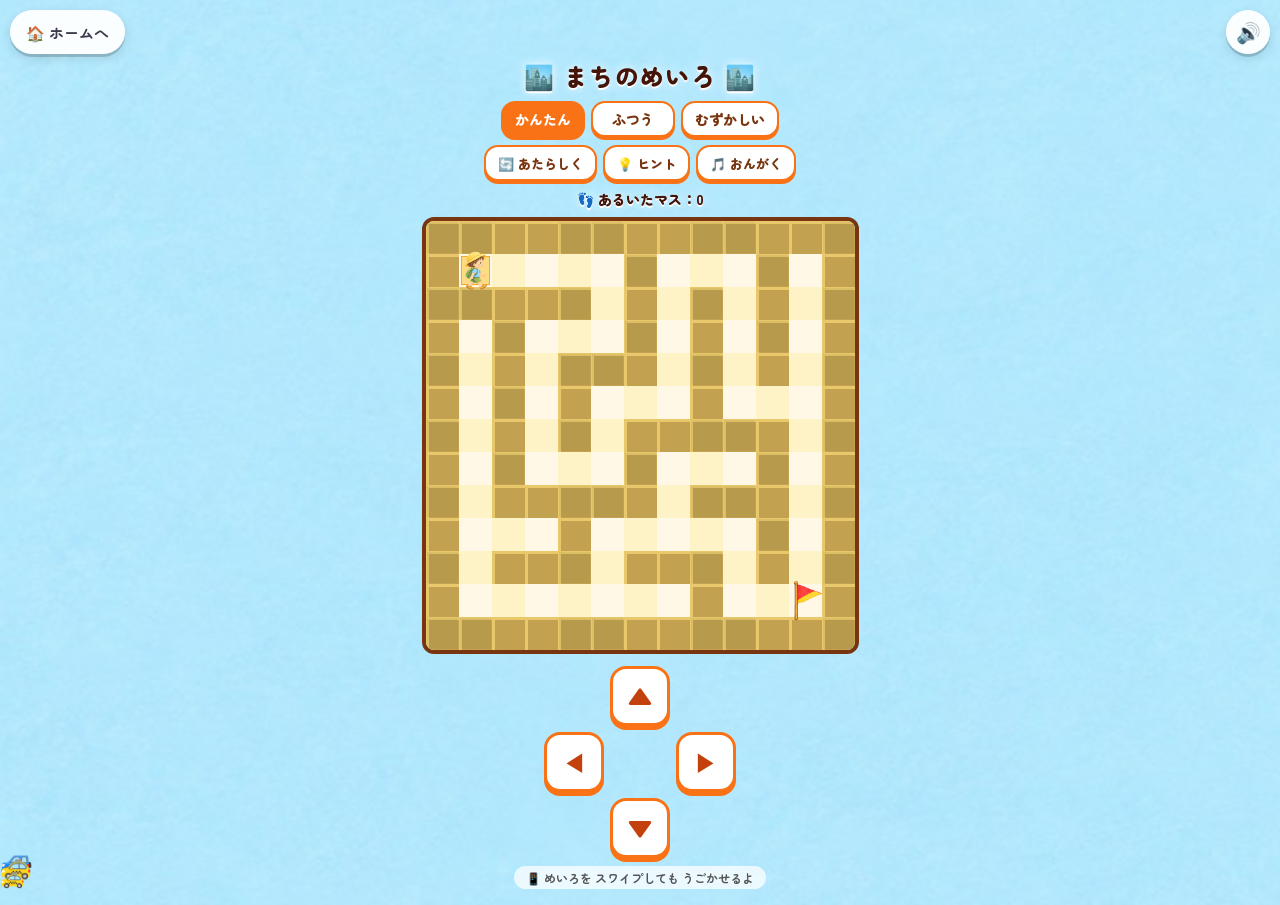
==== commit 51d6014c: "中の画面も絵本の世界に（ChatGPT のクレヨンの絵） - めいろ4つ：背景の絵、主人公（リス・さかな・子ども・ロケット）とゴール（おうち・ひとで・旗・わくせい）・⭐を絵に。うみは明るい海の色に -" ====
--- a/city-maze.html
+++ b/city-maze.html
@@ -11,7 +11,7 @@
 <style>
   :root {
     --mz-fg: #431407;
-    --mz-title-shadow: 2px 2px 0 #fbbf24;
+    --mz-title-shadow: 0 2px 0 #fff, 0 0 10px rgba(255,255,255,0.9);
     --mz-btn-bg: #fff; --mz-btn-fg: #78350f; --mz-btn-edge: #f97316;
     --mz-on-bg: #f97316; --mz-on-fg: #fff;
     --mz-pad-bg: #fff; --mz-pad-fg: #c2410c; --mz-pad-edge: #f97316;
@@ -22,22 +22,9 @@
   * { margin: 0; padding: 0; box-sizing: border-box; }
   body {
     min-height: 100vh;
-    background: linear-gradient(180deg, #ffe082 0%, #fff8e1 40%, #fffde7 100%);
+    background: #bfe6fb url('images/bg/machi.jpg') center / cover no-repeat fixed;
     overflow-x: hidden;
   }
-
-  /* 空の雲 */
-  .cloud { position: fixed; top: 0; width: 100%; height: 80px; pointer-events: none; z-index: 0; overflow: hidden; }
-  .cloud-shape { position: absolute; background: rgba(255,255,255,0.7); border-radius: 50px; animation: floatCloud linear infinite; }
-  @keyframes floatCloud { from { transform: translateX(-200px); } to { transform: translateX(110vw); } }
-
-  /* うしろのビル */
-  .buildings-bg {
-    position: fixed; bottom: 0; left: 0; right: 0; height: 120px;
-    pointer-events: none; z-index: 0;
-    display: flex; align-items: flex-end; gap: 3px; padding: 0 10px; opacity: 0.25;
-  }
-  .bld { border-radius: 4px 4px 0 0; flex-shrink: 0; }
 
   /* 下を走る車。絵文字は左向きなので、左右反転（scaleX(-1)）して右へ走らせる */
   @keyframes carMove {
@@ -49,8 +36,6 @@
 </head>
 <body data-asobi="game">
 
-<div class="cloud" id="cloudLayer"></div>
-<div class="buildings-bg" id="buildingsBg"></div>
 
 <main class="mz" id="mz">
   <div class="mz-board"><canvas id="maze"></canvas></div>
@@ -61,6 +46,7 @@
 let G, CELL, maze, visited, solution, px, py, steps;
 const canvas = document.getElementById('maze');
 const ctx = canvas.getContext('2d');
+const IMG = { player: MazeUI.img('images/chara/kodomo.png', () => draw()), goal: MazeUI.img('images/goal/hata.png', () => draw()) };
 
 function newMaze(level) {
   G = MazeUI.SIZES[level] * 2 + 1; // 部屋の数×2＋1 のブロック
@@ -133,7 +119,6 @@
   wall: '#c2a251', wallTop: '#e8c86a',
   trail: 'rgba(251,191,36,0.5)', trailBorder: 'rgba(245,158,11,0.8)',
   hint: 'rgba(253,120,60,0.35)',
-  start: '#4ade80', goal: '#f97316',
 };
 
 function draw() {
@@ -154,25 +139,9 @@
       }
     }
   }
-  // スタート（みどりの まる）・ゴール（オレンジの ほし）
-  ctx.fillStyle = COLORS.start;
-  ctx.beginPath(); ctx.arc(CELL * 1.5, CELL * 1.5, CELL / 2 - 2, 0, Math.PI * 2); ctx.fill();
-  drawStar((G - 2) * CELL + CELL / 2, (G - 2) * CELL + CELL / 2, CELL / 2 - 1, CELL / 4, COLORS.goal);
-  // ひと
-  ctx.font = `${CELL + 2}px serif`;
-  ctx.textAlign = 'center'; ctx.textBaseline = 'middle';
-  ctx.fillText('🚶', px * CELL + CELL / 2, py * CELL + CELL / 2);
-}
-
-function drawStar(cx, cy, outerR, innerR, color) {
-  ctx.fillStyle = color; ctx.beginPath();
-  for (let i = 0; i < 10; i++) {
-    const r = i % 2 === 0 ? outerR : innerR;
-    const a = (i * Math.PI / 5) - Math.PI / 2;
-    const x = cx + Math.cos(a) * r, y = cy + Math.sin(a) * r;
-    i === 0 ? ctx.moveTo(x, y) : ctx.lineTo(x, y);
-  }
-  ctx.closePath(); ctx.fill();
+  // ゴールの旗・さんぽする子ども（ブロック1つより少し大きく描く）
+  MazeUI.drawImg(ctx, IMG.goal, (G - 2) * CELL + CELL / 2, (G - 2) * CELL + CELL / 2, CELL * 1.25);
+  MazeUI.drawImg(ctx, IMG.player, px * CELL + CELL / 2, py * CELL + CELL / 2, CELL * 1.3);
 }
 
 // ======== まちの おんがく：あかるい ポップ ========
@@ -232,23 +201,6 @@
   musicNodes = [];
 }
 
-// 雲
-const layer = document.getElementById('cloudLayer');
-for (let i = 0; i < 5; i++) {
-  const c = document.createElement('div');
-  c.className = 'cloud-shape';
-  c.style.cssText = `width:${60 + Math.random() * 80}px;height:${20 + Math.random() * 20}px;top:${5 + Math.random() * 40}px;left:${Math.random() * 100}%;animation-duration:${20 + Math.random() * 20}s;animation-delay:${-Math.random() * 20}s;opacity:${0.5 + Math.random() * 0.4};`;
-  layer.appendChild(c);
-}
-// うしろのビル
-const bg = document.getElementById('buildingsBg');
-const bcols = ['#f59e0b','#fcd34d','#fb7185','#60a5fa','#a78bfa','#34d399','#f97316'];
-for (let i = 0; i < 20; i++) {
-  const b = document.createElement('div');
-  b.className = 'bld';
-  b.style.cssText = `width:${20 + Math.random() * 30}px;height:${40 + Math.random() * 70}px;background:${bcols[Math.floor(Math.random() * bcols.length)]};`;
-  bg.appendChild(b);
-}
 // 下を走る車
 const cars = ['🚗','🚕','🚙','🚌','🛻'];
 for (let i = 0; i < 3; i++) {
@@ -267,7 +219,7 @@
   onHint: () => draw(),
   onResize: fit,
   music: { start: startMusic, stop: stopMusic },
-  clear: { emoji: '🚶', text: 'ぶじに まちを あるききったよ！' },
+  clear: { img: 'images/chara/kodomo.png', text: 'ぶじに まちを あるききったよ！' },
 });
 </script>
 </body>
--- a/common/maze.css
+++ b/common/maze.css
@@ -74,7 +74,7 @@
 .mz-pad button:active, .mz-pad button.pressed { transform: translateY(3px); box-shadow: 0 1px 0 var(--mz-pad-edge); }
 .mz-pad .up { grid-area: 1 / 2; } .mz-pad .left { grid-area: 2 / 1; }
 .mz-pad .right { grid-area: 2 / 3; } .mz-pad .down { grid-area: 3 / 2; }
-.mz-swipe { margin-top: 8px; font-size: 12px; font-weight: 700; color: var(--mz-fg); opacity: 0.7; }
+.mz-swipe { margin-top: 8px; padding: 3px 12px; border-radius: 999px; background: rgba(255, 255, 255, 0.75); font-size: 12px; font-weight: 700; color: #555; }
 
 /* ゴール画面 */
 .mz-clear {
@@ -94,6 +94,7 @@
   animation: mzPop 0.35s ease;
 }
 @keyframes mzPop { from { transform: scale(0.8); } to { transform: scale(1); } }
+.mz-card .em img { width: 96px; height: 96px; display: block; }
 .mz-card .em { font-size: 52px; line-height: 1.2; display: inline-block; animation: mzHop 0.8s ease-in-out infinite alternate; }
 @keyframes mzHop { from { transform: translateY(0); } to { transform: translateY(-8px); } }
 .mz-card h2 { margin: 4px 0 6px; font-size: 30px; font-weight: 900; color: var(--mz-card-accent); }
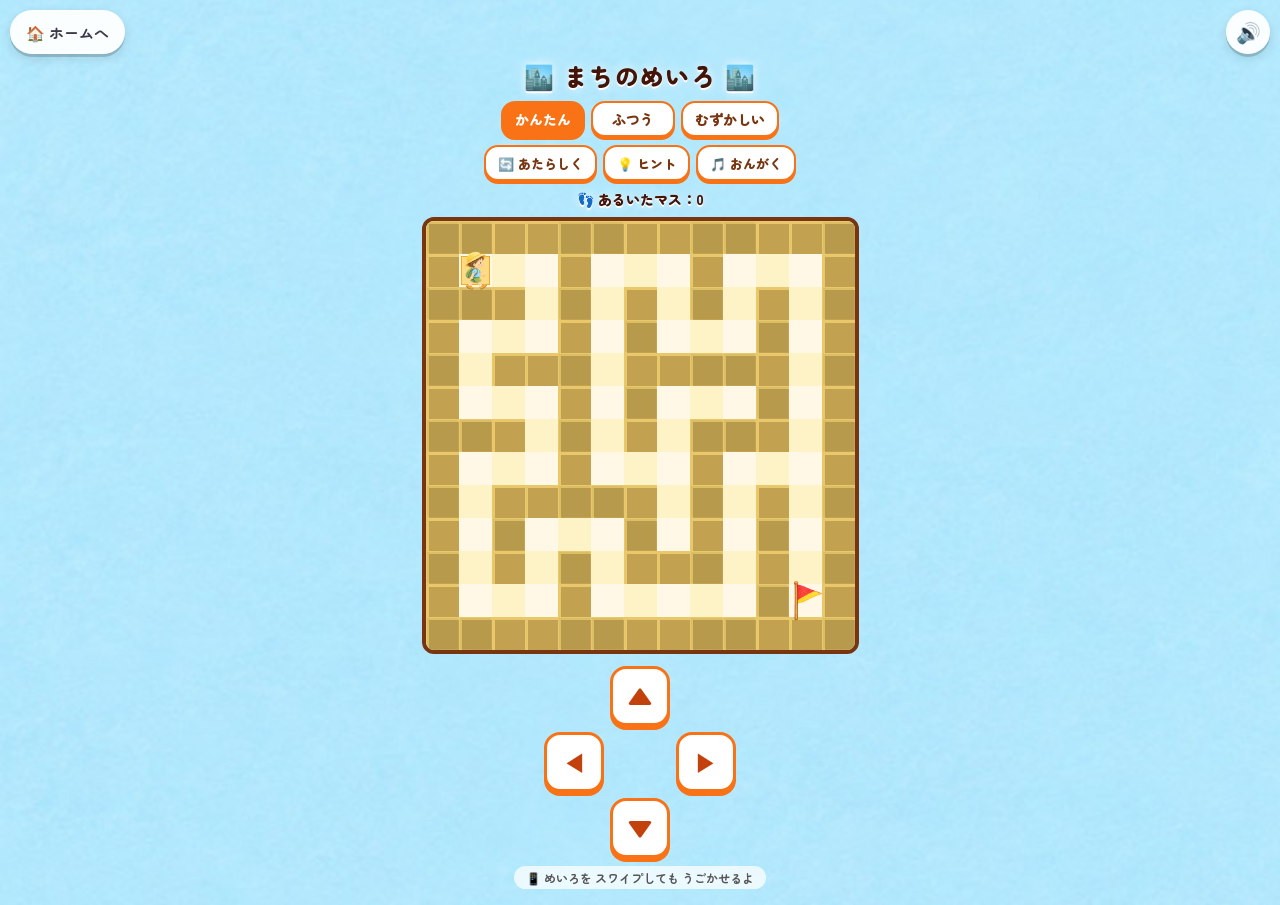
==== commit 9a899ec3: "まちのめいろ：下を走る車をやめる Co-Authored-By: Claude Opus 5.5 <noreply@anthropic.com>" ====
--- a/city-maze.html
+++ b/city-maze.html
@@ -26,12 +26,6 @@
     overflow-x: hidden;
   }
 
-  /* 下を走る車。絵文字は左向きなので、左右反転（scaleX(-1)）して右へ走らせる */
-  @keyframes carMove {
-    from { transform: translateX(-60px) scaleX(-1); }
-    to { transform: translateX(110vw) scaleX(-1); }
-  }
-  .car { position: fixed; bottom: 14px; font-size: 22px; animation: carMove linear infinite; pointer-events: none; z-index: 1; }
 </style>
 </head>
 <body data-asobi="game">
@@ -201,17 +195,6 @@
   musicNodes = [];
 }
 
-// 下を走る車
-const cars = ['🚗','🚕','🚙','🚌','🛻'];
-for (let i = 0; i < 3; i++) {
-  const c = document.createElement('div');
-  c.className = 'car';
-  c.textContent = cars[Math.floor(Math.random() * cars.length)];
-  const dur = 12 + Math.random() * 20;
-  c.style.cssText = `font-size:${18 + Math.random() * 10}px;bottom:${8 + Math.random() * 20}px;animation-duration:${dur}s;animation-delay:${-Math.random() * dur}s;`;
-  document.body.appendChild(c);
-}
-
 MazeUI.mount({
   title: '🏙️ まちのめいろ 🏙️',
   onNew: newMaze,
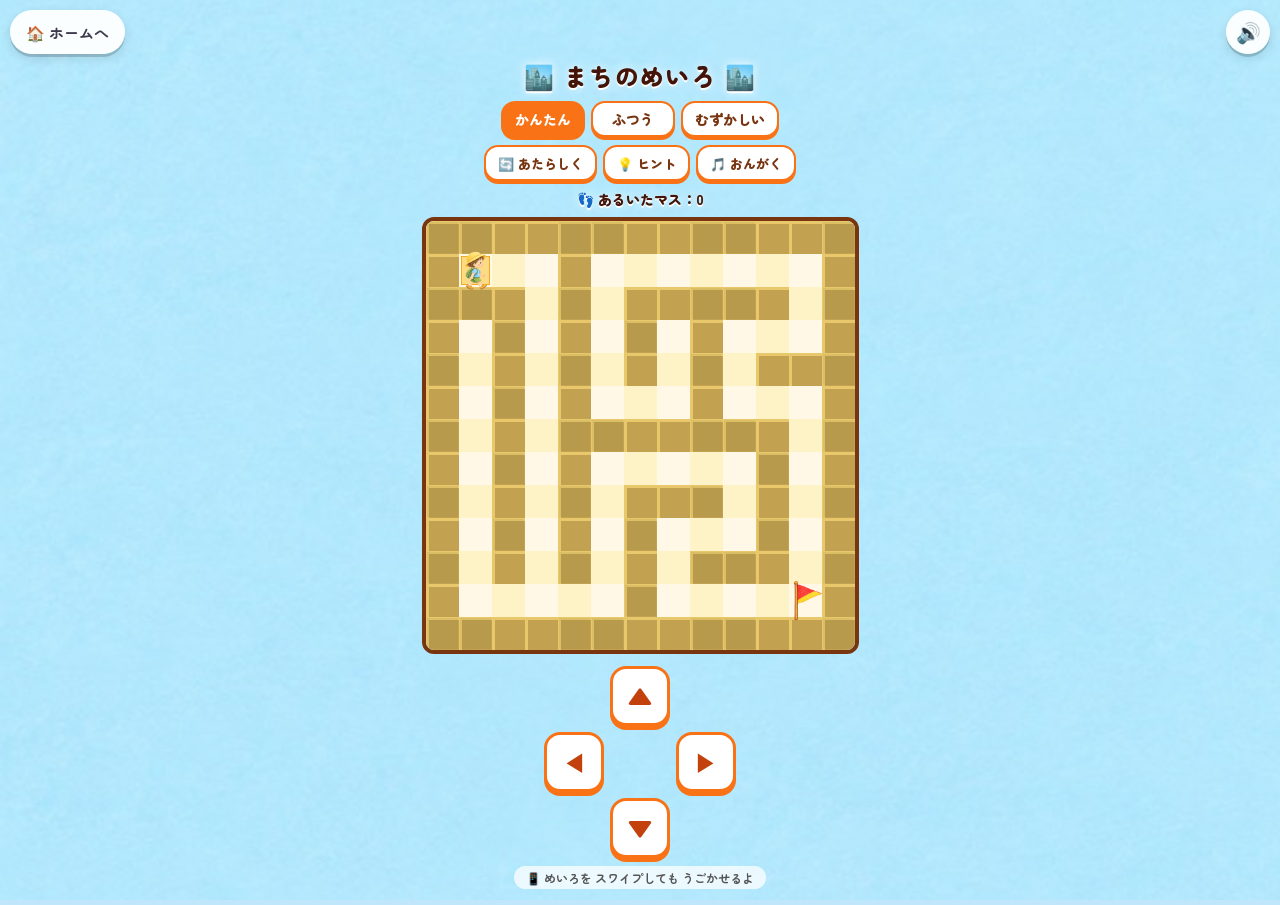
==== commit 8f0387c1: "背景の絵を画面に固定した層に描く（iPhone で下の飾りが画面の外に出ていた） Co-Authored-By: Claude Opus 5.5 <noreply@anthropic.com>" ====
--- a/city-maze.html
+++ b/city-maze.html
@@ -22,10 +22,11 @@
   * { margin: 0; padding: 0; box-sizing: border-box; }
   body {
     min-height: 100vh;
-    background: #bfe6fb url('images/bg/machi.jpg') center / cover no-repeat fixed;
+    background: #bfe6fb;
     overflow-x: hidden;
   }
 
+  body::before { background-image: url('images/bg/machi.jpg'); } /* 背景の絵（common/asobi.css の固定の層） */
 </style>
 </head>
 <body data-asobi="game">
--- a/common/asobi.css
+++ b/common/asobi.css
@@ -45,3 +45,11 @@
 /* アプリ（iPhone）では画面のいちばん上（時計・電池の帯）の下までゲームの背景を広げ、中身は帯の下から始める。
    ブラウザでは env() が 0 なので何も変わらない */
 html { padding-top: env(safe-area-inset-top); padding-bottom: env(safe-area-inset-bottom); }
+
+/* 背景の絵（各ページの <style> に body::before { background-image: url(...) } を書く）。
+   iPhone では background-attachment: fixed が効かず、絵がページ全体に広がって下の飾りが画面の外に出てしまうので、
+   画面に固定した層に描く。下の飾り（葉っぱ・花・家など）がいつも画面のいちばん下に見える */
+body::before {
+  content: ''; position: fixed; inset: 0; z-index: -1; pointer-events: none;
+  background: none center / cover no-repeat;
+}
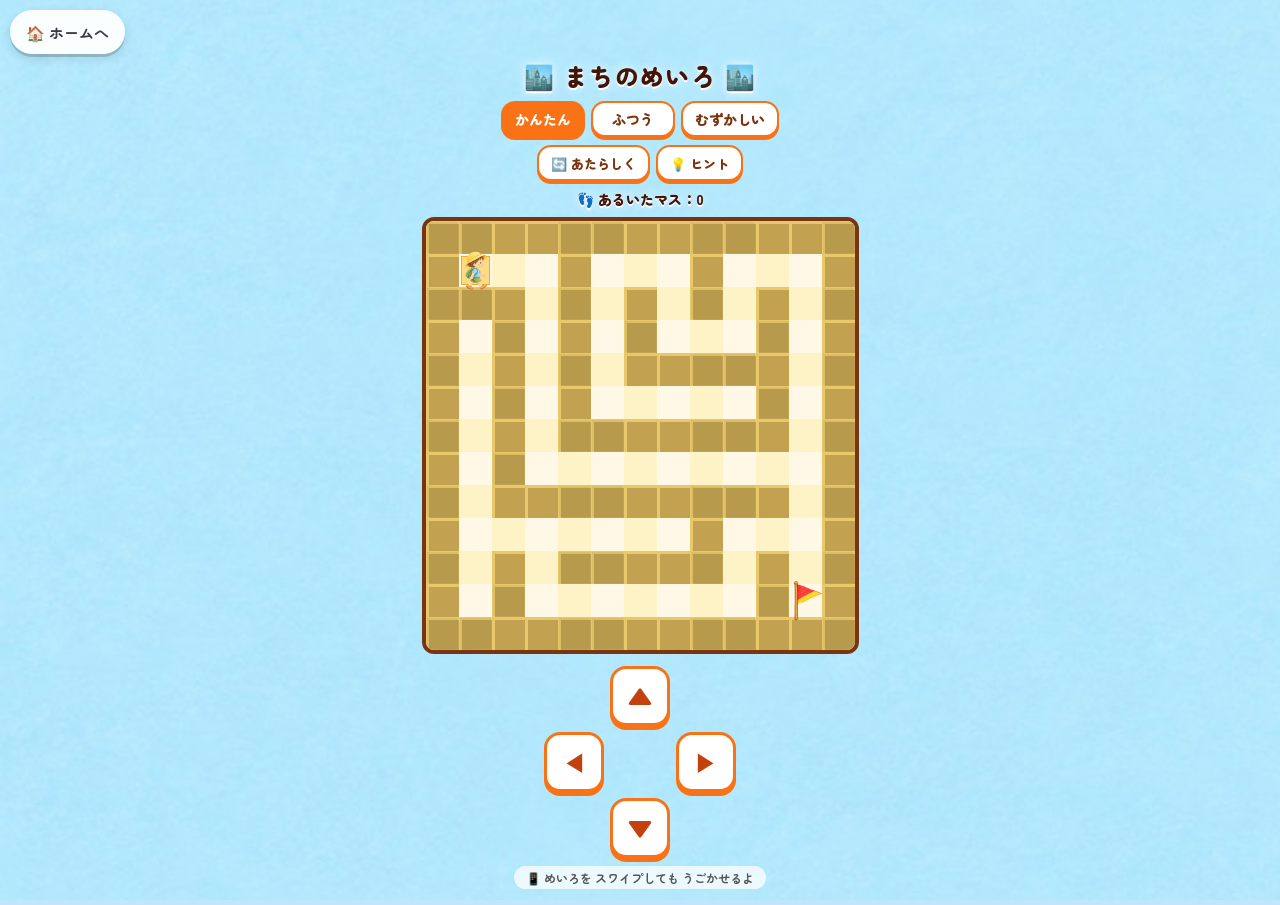
==== commit d9e133cc: "めいろ：音ボタン廃止・BGM常時・長押し移動・ゴールは行きどまり／かずロケット・ねこの整理／なぞなぞ3種を追加 Co-Authored-By: Claude Sonnet 5.5 <noreply@a" ====
--- a/city-maze.html
+++ b/city-maze.html
@@ -29,7 +29,7 @@
   body::before { background-image: url('images/bg/machi.jpg'); } /* 背景の絵（common/asobi.css の固定の層） */
 </style>
 </head>
-<body data-asobi="game">
+<body data-asobi="game" data-asobi-sound="none">
 
 
 <main class="mz" id="mz">
@@ -66,6 +66,7 @@
 function generateMaze(g) {
   const grid = Array.from({ length: g }, () => Array(g).fill(1)); // 1=かべ
   const stack = [[1, 1]]; grid[1][1] = 0;
+  grid[g - 2][g - 2] = 2; // ゴールは行きどまり（さきに道がつづかない）。ほりすすめないよう、あとで1か所だけつなぐ
   while (stack.length) {
     const [x, y] = stack[stack.length - 1];
     const opts = [[0,-2],[0,2],[-2,0],[2,0]].filter(([dx, dy]) => {
@@ -78,6 +79,8 @@
     grid[y + dy][x + dx] = 0;
     stack.push([x + dx, y + dy]);
   }
+  grid[g - 2][g - 2] = 0;
+  if (Math.random() < 0.5) grid[g - 2][g - 3] = 0; else grid[g - 3][g - 2] = 0;
   return grid;
 }
 
